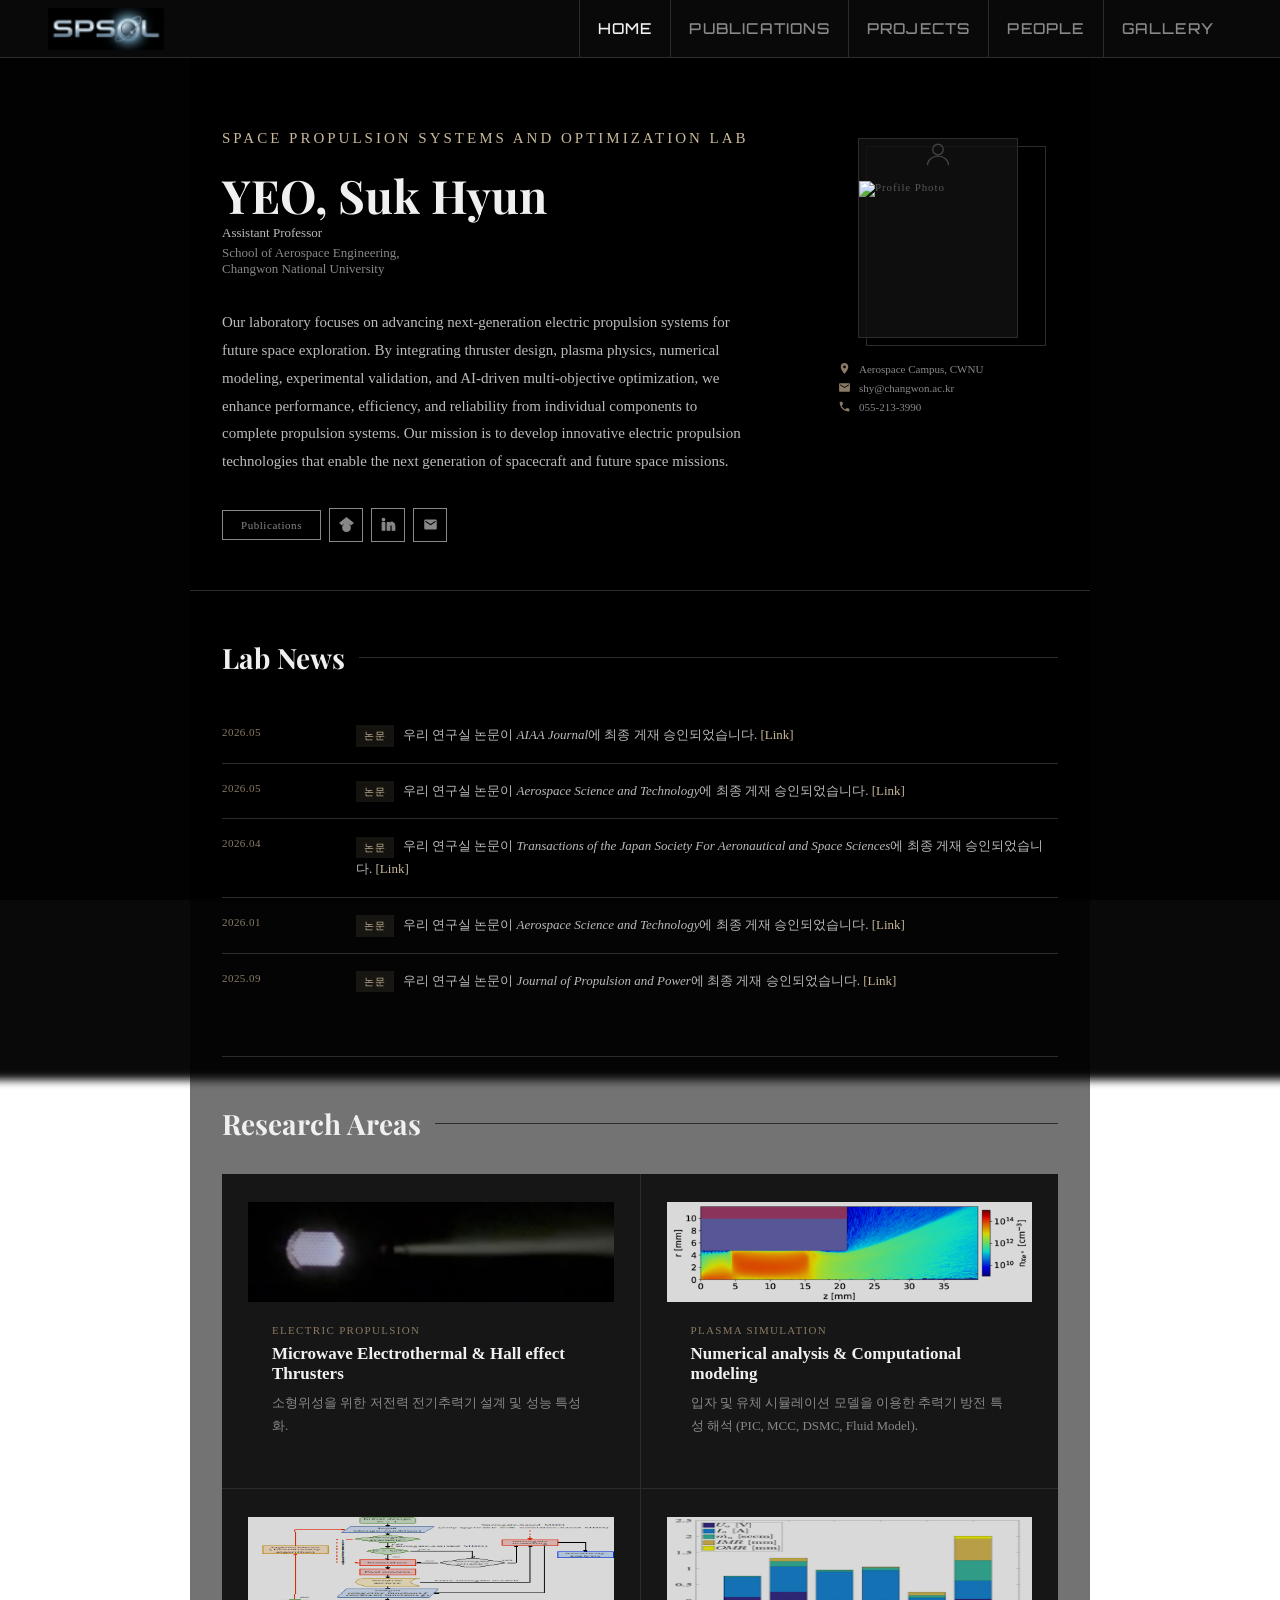
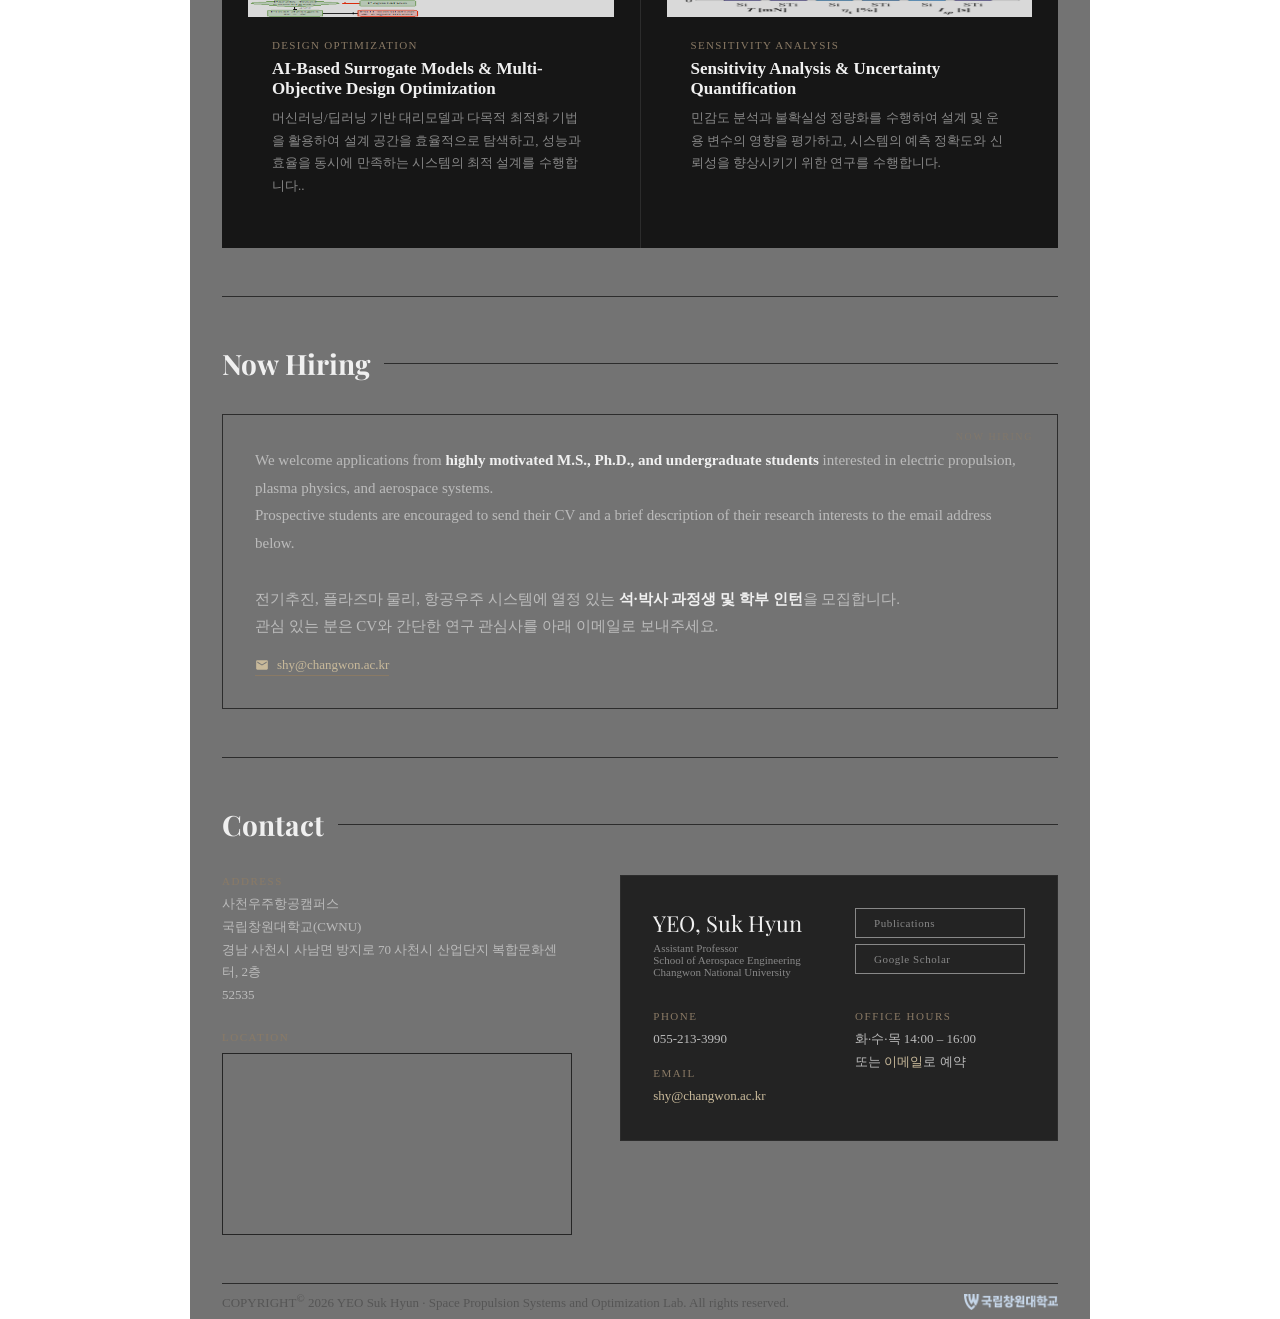
==== index.html @ 9eb35e3b "Update index.html" ====
<!DOCTYPE html>
<html lang="en">
<head>
  <meta charset="UTF-8">
  <meta name="viewport" content="width=device-width, initial-scale=1.0">
  <title>SPSOL · CWNU</title>
  <link rel="stylesheet" href="css/theme.css">
  <link rel="stylesheet" href="css/style.css">
</head>
<body>

<!-- =====================================================
     NAV
     ===================================================== -->

<nav class="nav">
  <a class="nav__brand" href="index.html"><img src="images/logos/SPSOL.png" alt="SPSOL" height="42"></a>
  <ul class="nav__links">
    <li><a href="index.html"          class="active">Home</a></li>
    <li><a href="publications.html"             >Publications</a></li>
    <li><a href="projects.html"                 >Projects</a></li>
    <!-- <li><a href="teaching.html"                 >Teaching</a></li> -->
    <li><a href="people.html"                   >People</a></li>
    <!-- <li><a href="/news/">News</a></li>
    <li><a href="/contact/">Contact</a></li> -->
    <!-- <li><a href="cv.html"                       >CV</a></li> -->
    <!-- <li><a href="docs/CV.pdf"          target="_blank">CV</a></li> -->
    <li><a href="gallery.html"                  >Gallery</a></li>
  </ul>
</nav>

<div class="page">

  <!-- =====================================================
       HERO
       ===================================================== -->
  <div class="hero">

    <!-- 왼쪽: 소개 텍스트 -->
    <div class="hero__left">
      <div class="hero__eyebrow">Space Propulsion Systems and Optimization Lab </div>
      <div class="hero__name">YEO, Suk Hyun</div>
      <div class="hero__position">Assistant Professor</div>
      <div class="hero__affil">School of Aerospace Engineering, <br>Changwon National University</div>
      <p class="hero__bio">
        Our laboratory focuses on advancing next-generation electric propulsion systems for future space exploration. By integrating thruster design, plasma physics, numerical modeling, experimental validation, and AI-driven multi-objective optimization, we enhance performance, efficiency, and reliability from individual components to complete propulsion systems. Our mission is to develop innovative electric propulsion technologies that enable the next generation of spacecraft and future space missions.
        <!-- 우리 연구실은 미래 우주탐사를 위한 차세대 우주전기추진 시스템을 연구합니다. 추진기 설계, 플라즈마 해석, 수치모델링, 실험 검증, AI 기반 다목적 최적화를 통합하여 모델 수준에서 시스템 수준까지 성능과 신뢰성을 극대화하고, 실제 우주 임무에 적용 가능한 고효율·고신뢰성 전기추진 기술을 개발하는 것을 목표로 합니다. -->
      </p>
      <div class="hero__links">
        <!-- <a href="#" class="hero-link-btn primary">Download CV</a> -->
        <a href="publications.html"           class="btn">Publications</a>
        <!-- Social icons -->
        <a href="https://scholar.google.com/citations?user=ywBqXnMAAAAJ&hl=en" target="_blank" rel="noopener noreferrer" class="icon-btn" title="Google Scholar">
          <svg viewBox="0 0 24 24"><path d="M12 24a7 7 0 1 1 0-14 7 7 0 0 1 0 14zm0-24L0 9.5l4.838 3.94A8 8 0 0 1 12 10a8 8 0 0 1 7.162 3.44L24 9.5z"/></svg>
        </a>
        <!-- <a href="#" class="icon-btn" title="ORCID">
          <svg viewBox="0 0 24 24"><path d="M12 0C5.372 0 0 5.372 0 12s5.372 12 12 12 12-5.372 12-12S18.628 0 12 0zM7.369 4.378c.525 0 .947.431.947.947s-.422.947-.947.947a.95.95 0 0 1-.947-.947c0-.525.422-.947.947-.947zm-.722 3.038h1.444v10.041H6.647V7.416zm3.562 0h3.9c3.712 0 5.344 2.653 5.344 5.025 0 2.578-2.016 5.016-5.325 5.016h-3.919V7.416zm1.444 1.303v7.444h2.297c2.359 0 3.934-1.547 3.934-3.722 0-2.734-1.884-3.722-3.934-3.722h-2.297z"/></svg>
        </a> -->
        <a href="https://www.linkedin.com/feed/" target="_blank" rel="noopener noreferrer" class="icon-btn" title="Linkedin">
          <!-- <svg viewBox="0 0 24 24"><path d="M19.586 0c-.818 0-1.508.19-2.073.565-.563.377-.97.936-1.213 1.68a12.55 12.55 0 0 0-.39 2.256 25.17 25.17 0 0 0-.054 2.026h.028c-.006.56-.013 1.117-.013 1.671 0 3.074.466 5.33 1.393 6.766.93 1.437 2.254 2.155 3.97 2.155 1.135 0 2.097-.285 2.889-.853.792-.567 1.34-1.376 1.648-2.424.306-1.047.46-2.432.46-4.155V0h-6.645zm3.793 14.264c0 1.176-.147 2.08-.44 2.707-.293.626-.748.94-1.365.94-.535 0-.959-.224-1.271-.672-.313-.447-.54-1.185-.682-2.215a28.35 28.35 0 0 1-.214-3.596c0-1.08.06-2.12.178-3.118.12-1 .352-1.82.698-2.46.346-.64.845-.96 1.497-.96.73 0 1.253.363 1.568 1.088.314.726.03 1.617.03 2.671v5.615zM4.586 0C2.054 0 0 2.054 0 4.586v14.828C0 21.946 2.054 24 4.586 24h14.828C21.946 24 24 21.946 24 19.414V4.586C24 2.054 21.946 0 19.414 0H4.586z"/></svg> -->
          <svg xmlns="http://www.w3.org/2000/svg" viewBox="0 0 24 24" fill="none" stroke="currentColor" stroke-width="2" stroke-linecap="round" stroke-linejoin="round">
            <path d="M16 8a6 6 0 0 1 6 6v7h-4v-7a2 2 0 0 0-2-2 2 2 0 0 0-2 2v7h-4V9h4v2"/>
            <rect x="2" y="9" width="4" height="12"/>
            <circle cx="4" cy="4" r="2"/>
          </svg>
        </a>
        <a href="mailto:shy@changwon.ac.kr" class="icon-btn" title="Email">
          <svg viewBox="0 0 24 24"><path d="M20 4H4c-1.1 0-2 .9-2 2v12c0 1.1.9 2 2 2h16c1.1 0 2-.9 2-2V6c0-1.1-.9-2-2-2zm0 4l-8 5-8-5V6l8 5 8-5v2z"/></svg>
        </a>
      </div>
    </div>

    <!-- 오른쪽: 사진 + 연락처 -->
    <div class="hero__right">
      <div class="profile-wrap">
        <!-- profile.jpg 업로드 후 아래 div를 img 태그로 교체 -->
        <!-- <img src="images/profile.jpg" alt="Prof. Kim" class="profile-photo"> -->
        <div class="profile-photo">
          <svg width="40" height="40" fill="none" stroke="#444" stroke-width="1" viewBox="0 0 24 24">
            <circle cx="12" cy="8" r="4"/><path d="M4 20c0-4 3.6-7 8-7s8 3 8 7"/>
          </svg>
          <!-- <span style="font-size:11px;color:#555">/images/profile/profile_downsized_35x45mm.jpg</span> -->
          <img src="/SPSOL/images/profile/profile_downsized_35x45mm.jpg" alt="Profile Photo">
        </div>
        <div class="profile-deco"></div>
      </div>

      <div class="hero-contacts">
        <div class="contact-chip">
          <svg viewBox="0 0 24 24"><path d="M12 2C8.13 2 5 5.13 5 9c0 5.25 7 13 7 13s7-7.75 7-13c0-3.87-3.13-7-7-7zm0 9.5c-1.38 0-2.5-1.12-2.5-2.5s1.12-2.5 2.5-2.5 2.5 1.12 2.5 2.5-1.12 2.5-2.5 2.5z"/></svg>
          Aerospace Campus, CWNU
        </div>
        <div class="contact-chip">
          <svg viewBox="0 0 24 24"><path d="M20 4H4c-1.1 0-2 .9-2 2v12c0 1.1.9 2 2 2h16c1.1 0 2-.9 2-2V6c0-1.1-.9-2-2-2zm0 4l-8 5-8-5V6l8 5 8-5v2z"/></svg>
          shy@changwon.ac.kr
        </div>
        <div class="contact-chip">
          <svg viewBox="0 0 24 24"><path d="M6.62 10.79c1.44 2.83 3.76 5.14 6.59 6.59l2.2-2.2c.27-.27.67-.36 1.02-.24 1.12.37 2.33.57 3.57.57.55 0 1 .45 1 1V20c0 .55-.45 1-1 1-9.39 0-17-7.61-17-17 0-.55.45-1 1-1h3.5c.55 0 1 .45 1 1 0 1.25.2 2.45.57 3.57.11.35.03.74-.25 1.02l-2.2 2.2z"/></svg>
          055-213-3990
        </div>
      </div>
    </div>

  </div><!-- /hero -->

  <!-- =====================================================
       NEWS
       ===================================================== -->
  <div class="section" id="news">
    <h2 class="section__title">Lab News</h2>
    <div class="news-list">
    
      <div class="news-item">
        <div class="news-item__date">2026.05</div>
        <div class="news-item__text">
          <span class="badge badge--accent">논문</span>
          우리 연구실 논문이 <em>AIAA Journal</em>에 최종 게재 승인되었습니다. 
          <a href="https://arc.aiaa.org/doi/10.2514/1.J066418" target="_blank" rel="noopener noreferrer">[Link]</a>
        </div>
      </div>
      <div class="news-item">
        <div class="news-item__date">2026.05</div>
        <div class="news-item__text">
          <span class="badge badge--accent">논문</span>
          우리 연구실 논문이 <em>Aerospace Science and Technology</em>에 최종 게재 승인되었습니다. 
          <a href="https://www.sciencedirect.com/science/article/pii/S127096382600948X" target="_blank" rel="noopener noreferrer">[Link]</a>
        </div>
      </div>
      <div class="news-item">
        <div class="news-item__date">2026.04</div>
        <div class="news-item__text">
          <span class="badge badge--accent">논문</span>
          우리 연구실 논문이 <em>Transactions of the Japan Society For Aeronautical and Space Sciences</em>에 최종 게재 승인되었습니다. 
          <a href="https://www.jstage.jst.go.jp/article/tjsass/69/4/69_T-25-15/_article/-char/en" target="_blank" rel="noopener noreferrer">[Link]</a>
        </div>
      </div>
      <div class="news-item">
        <div class="news-item__date">2026.01</div>
        <div class="news-item__text">
          <span class="badge badge--accent">논문</span>
          우리 연구실 논문이 <em>Aerospace Science and Technology</em>에 최종 게재 승인되었습니다. 
          <a href="https://www.sciencedirect.com/science/article/pii/S1270963826001616" target="_blank" rel="noopener noreferrer">[Link]</a>
        </div>
      </div>
      <div class="news-item">
        <div class="news-item__date">2025.09</div>
        <div class="news-item__text">
          <span class="badge badge--accent">논문</span>
          우리 연구실 논문이 <em>Journal of Propulsion and Power</em>에 최종 게재 승인되었습니다. 
          <a href="https://arc.aiaa.org/doi/10.2514/1.B39882" target="_blank" rel="noopener noreferrer">[Link]</a>
        </div>
      </div>

      <!-- <div class="news-item">
        <div class="news-item__date">2026.03</div>
        <div class="news-item__text">
          <span class="badge badge--accent">수주</span>
          국가연구재단(NRF) 과제 선정 —
          시스템 개발 (3년, 8억 5천만원)
        </div>
      </div>

      <div class="news-item">
        <div class="news-item__date">2026.01</div>
        <div class="news-item__text">
          <span class="badge">구성원</span>
          학생이 박사과정으로 합류했습니다. 환영합니다! 🎉
        </div>
      </div>

      <div class="news-item">
        <div class="news-item__date">2025.12</div>
        <div class="news-item__text">
          <span class="badge">발표</span>
          추계학술대회에서 3편의 논문을 발표하였습니다.
          <a href="#">[Photos]</a>
        </div>
      </div> -->

    </div>
  </div><!-- /news -->

  <!-- =====================================================
       RESEARCH
       ===================================================== -->
  <div class="section" id="research">
    <h2 class="section__title">Research Areas</h2>
    <div class="research-grid">

      <div class="research-card">
        <!-- 사진 추가 -->
        <img src="images/research/MET/MET_Plume.png"
             alt="Electric Propulsion"
             class="research-card__img">
        <!-- 텍스트는 body 안으로 -->
        <div class="research-card__body">
          <div class="research-card__tag">Electric Propulsion</div>
          <div class="research-card__title">Microwave Electrothermal &amp; Hall effect Thrusters</div>
          <div class="research-card__desc">소형위성을 위한 저전력 전기추력기 설계 및 성능 특성화.</div>
        </div>
      </div>
      <div class="research-card">
        <!-- 사진 추가 -->
        <img src="images/research/CFT/CFT_ion.png"
             alt="Plasma Simulation"
             class="research-card__img">
        <!-- 텍스트는 body 안으로 -->
        <div class="research-card__body">
          <div class="research-card__tag">Plasma Simulation</div>
          <div class="research-card__title">Numerical analysis &amp; Computational modeling</div>
          <div class="research-card__desc">입자 및 유체 시뮬레이션 모델을 이용한 추력기 방전 특성 해석 (PIC, MCC, DSMC, Fluid Model).</div>
        </div>
      </div>  
      <div class="research-card">
        <!-- 사진 추가 -->
        <img src="images/research/MDO/MDO.png"
             alt="Plasma Simulation"
             class="research-card__img">
        <!-- 텍스트는 body 안으로 -->
        <div class="research-card__body">
          <div class="research-card__tag">Design Optimization</div>
          <div class="research-card__title">AI-Based Surrogate Models &amp; Multi-Objective Design Optimization</div>
          <div class="research-card__desc"> 머신러닝/딥러닝 기반 대리모델과 다목적 최적화 기법을 활용하여 설계 공간을 효율적으로 탐색하고, 성능과 효율을 동시에 만족하는 시스템의 최적 설계를 수행합니다..</div>
        </div>
      </div> 
      <div class="research-card">
        <!-- 사진 추가 -->
        <img src="images/research/SA/SA.png"
             alt="Plasma Simulation"
             class="research-card__img">
        <!-- 텍스트는 body 안으로 -->
        <div class="research-card__body">
          <div class="research-card__tag">Sensitivity Analysis</div>
          <div class="research-card__title">Sensitivity Analysis &amp; Uncertainty Quantification</div>
          <div class="research-card__desc">민감도 분석과 불확실성 정량화를 수행하여 설계 및 운용 변수의 영향을 평가하고, 시스템의 예측 정확도와 신뢰성을 향상시키기 위한 연구를 수행합니다.</div>
        </div>
      </div>

    </div>
  </div><!-- /research -->


  <!-- =====================================================
       HIRING
       ===================================================== -->
  <div class="section" id="hiring">
    <h2 class="section__title">Now Hiring</h2>
    <div class="hiring-box">
      <p>
        We welcome applications from <strong>highly motivated M.S., Ph.D., and undergraduate students</strong> interested in electric propulsion, plasma physics, and aerospace systems.<br>
        Prospective students are encouraged to send their CV and a brief description of their research interests to the email address below.<br>
        <br>
        전기추진, 플라즈마 물리, 항공우주 시스템에 열정 있는 <strong>석·박사 과정생 및 학부 인턴</strong>을 모집합니다.<br>
        관심 있는 분은 CV와 간단한 연구 관심사를 아래 이메일로 보내주세요.
      </p>
      <a href="mailto:jwkim@ae.kaist.ac.kr" class="hiring-email">
        <svg width="15" height="15" fill="var(--accent)" viewBox="0 0 24 24"><path d="M20 4H4c-1.1 0-2 .9-2 2v12c0 1.1.9 2 2 2h16c1.1 0 2-.9 2-2V6c0-1.1-.9-2-2-2zm0 4l-8 5-8-5V6l8 5 8-5v2z"/></svg>
        shy@changwon.ac.kr
      </a>
    </div>
  </div><!-- /hiring -->


  <!-- =====================================================
       CONTACT
       ===================================================== -->
  <div class="section" id="contact">
    <h2 class="section__title">Contact</h2>
    <div class="contact-grid">
 
      <!-- 왼쪽: 연락처 정보 -->
      <div class="contact-left">
        <div class="cinfo-block">
          <div class="cinfo-label">Address</div>
          <div class="cinfo-value">사천우주항공캠퍼스<br>국립창원대학교(CWNU)<br>경남 사천시 사남면 방지로 70 사천시 산업단지 복합문화센터, 2층<br>52535</div>
        </div>
 
        <!-- Google Maps 임베드 -->
        <div class="cinfo-block">
          <div class="cinfo-label">Location</div>
          <div class="contact-map">
            <iframe
              src="https://www.google.com/maps?q=35.062916189038724,128.04932529474124&z=17&output=embed"
              
              width="100%"
              height="180"
              style="border:0;display:block;"
              allowfullscreen=""
              loading="lazy"
              referrerpolicy="no-referrer-when-downgrade">
            </iframe>
          </div>
        </div>
 
      </div>
 
      <!-- 오른쪽: 프로필 카드 -->
      <div class="contact-right">
 
        <div class="contact-right__top">
 
          <!-- 셀 1: 이름 + 직책 -->
          <div class="contact-right__cell">
            <div class="contact-right__name">YEO, Suk Hyun</div>
            <div class="contact-right__pos">Assistant Professor<br>School of Aerospace Engineering<br>Changwon National University</div>
          </div>
 
          <!-- 셀 2: 링크 버튼 -->
          <div class="contact-right__cell">
            <div class="social-col">
              <a href="publication.html" class="btn">Publications</a>
              <a href="https://scholar.google.com/citations?user=ywBqXnMAAAAJ&hl=en" target="_blank" class="btn">Google Scholar</a>
            </div>
          </div>
 
          <!-- 셀 3: Phone + Email -->
          <div class="contact-right__cell">
            <div class="cinfo-block">
              <div class="cinfo-label">Phone</div>
              <div class="cinfo-value">055-213-3990</div>
            </div>
            <div class="cinfo-block" style="margin-top: var(--space-sm);">
              <div class="cinfo-label">Email</div>
              <div class="cinfo-value"><a href="mailto:shy@changwon.ac.kr">shy@changwon.ac.kr</a></div>
            </div>
          </div>
 
          <!-- 셀 4: Office Hours -->
          <div class="contact-right__cell">
            <div class="cinfo-block">
              <div class="cinfo-label">Office Hours</div>
              <div class="cinfo-value">화·수·목 14:00 – 16:00<br>또는 <a href="mailto:shy@changwon.ac.kr">이메일</a>로 예약</div>
            </div>
          </div>
 
        </div> 
 
          <!-- 프로필 사진 -->
          <!-- <div class="contact-right__photo">
            <img src="images/profile/profile_downsized_35x45mm.jpg" alt="Prof. Yeo">
          </div> -->
  
          <!-- 채용 안내 -->
          <!-- <div class="contact-right__hiring">
            <div class="cinfo-label" style="margin-bottom: 6px;">Join Us</div>
            <p>전기추진·플라즈마·우주시스템에 관심 있는 석·박사 과정생을 모집합니다.</p>
            <a href="mailto:shy@changwon.ac.kr" class="hiring-email" style="margin-top:8px;">
              <svg viewBox="0 0 24 24"><path d="M20 4H4c-1.1 0-2 .9-2 2v12c0 1.1.9 2 2 2h16c1.1 0 2-.9 2-2V6c0-1.1-.9-2-2-2zm0 4l-8 5-8-5V6l8 5 8-5v2z"/></svg>
              shy@changwon.ac.kr
            </a>
          </div> -->   
 
      </div>
 
    </div>
  </div><!-- /contact -->


  <!-- =====================================================
       FOOTER
       ===================================================== -->
  <footer class="footer">
    <div class="footer__left">
      COPYRIGHT<sup>©</sup> 2026 YEO Suk Hyun · Space Propulsion Systems and Optimization Lab. All rights reserved.
    </div>
    <div class="footer__right">
      <img src="images/logos/CWNU.png" alt="CWNU" height="16">
    </div>
  </footer>

</div><!-- /page -->

<script src="js/main.js"></script>
</body>
</html>
---- css/theme.css ----
/* =====================================================
   theme.css
   컬러 팔레트 & 디자인 토큰 정의
   여기서 색상/폰트/간격을 바꾸면 전체 사이트에 반영됨
   ===================================================== */

/* 폰트 통합 로드 (Inter + Playfair Display + Orbitron) */
@import url('https://fonts.googleapis.com/css2?family=Inter:wght@300;400;500;600;700&family=Playfair+Display:wght@700&family=Orbitron:wght@700&display=swap');

/* ── 컬러 팔레트 ─────────────────────────────────────
   바꾸고 싶으면 이 값들만 수정하세요
   ─────────────────────────────────────────────────── */
:root {

  /* 배경 계열 */
  /* --color-bg-base:        #0a0a0a;   /* 메인 배경 (가장 어두움) */ 
  /* --color-bg-surface:     #111111;   /* 섹션 배경 */ */
  /* --color-bg-card:        #181818;   /* 카드 배경 */ */
  /* --color-bg-card-hover:  #252525;   /* 카드 호버 */ */
  /* --color-bg-elevated:    #1e1e1e;   /* 떠있는 요소 배경 */ */ */
  --color-bg-base:       transparent;             /* 사진 비치도록 */
  --color-bg-card:       rgba(18, 18, 18, 0.82);  /* 카드 반투명 */
  --color-bg-card-hover: rgba(30, 30, 30, 0.88);
  --color-bg-elevated:   rgba(24, 24, 24, 0.80);

  /* 테두리 계열 */
  --color-border:         #2c2c2c;   /* 기본 구분선 */
  --color-border-light:   #383838;   /* 밝은 구분선 */
  --color-border-lighter: #888888;   /* 더 밝은 구분선 */

  /* 텍스트 계열 */
  --color-text-primary:   #f0f0f0;   /* 제목, 강조 텍스트 */
  --color-text-secondary: #bbbbbb;   /* 본문 텍스트 */
  --color-text-muted:     #888888;   /* 보조 텍스트 */
  --color-text-dim:       #6e6e6e;   /* 중간 텍스트 */
  --color-text-faint:     #555555;   /* 가장 흐린 텍스트 */

  /* 포인트 컬러 (골드/웜 베이지 계열) */
  --color-accent:         #c8b99a;   /* 메인 포인트 컬러 */
  --color-accent-dim:     #8a7a65;   /* 흐린 포인트 컬러 */
  --color-accent-subtle:  rgba(200, 185, 154, 0.10); /* 배경용 포인트 */

  /* ── 원한다면 다른 테마로 교체 ─────────────────────
     블루 계열로 바꾸려면 아래 세 줄로 교체:
     --color-accent:       #7eb3d4;
     --color-accent-dim:   #4e7a99;
     --color-accent-subtle: rgba(126, 179, 212, 0.10);
  ─────────────────────────────────────────────────── */

  /* 타이포그래피 */
   --font-heading: 'Orbitron', 'Inter', sans-serif;   /* 새로 추가 */
   --font-serif:   'Playfair Display', Georgia, serif;         /* 제목용 */
   --font-sans:    'Inter', system-ui, sans-serif;               /* 본문용 */ 

  /* 폰트 크기 스케일 */
  --text-xs:   11px;
  --text-sm:   13px;
  --text-base: 15px;
  --text-md:   17px;
  --text-lg:   22px;
  --text-xl:   28px;
  --text-2xl:  36px;
  --text-3xl:  46px;

  /* 간격 (spacing) */
  --space-xs:   8px;
  --space-sm:   16px;
  --space-md:   24px;
  --space-lg:   32px;
  --space-xl:   48px;
  --space-2xl:  72px;
  --space-3xl:  100px;

  /* 레이아웃 */
  --max-width:      900px;    /* 페이지 최대 너비 */
  --page-padding-x: 32px;    /* 좌우 여백 */
  --nav-height:     58px;    /* 내비게이션 바 높이 */

  /* 전환 효과 */
  --transition-fast:   0.15s ease;
  --transition-base:   0.22s ease;
  --transition-slow:   0.35s ease;
}
---- css/style.css ----
/* =====================================================
   style.css
   컴포넌트 스타일 정의
   색상·폰트는 theme.css 변수를 참조함
   ===================================================== */
 
/* ── 리셋 & 베이스 ───────────────────────────────── */
*, *::before, *::after {
  box-sizing: border-box;
  margin: 0;
  padding: 0;
}
 
html {
  scroll-behavior: smooth;
}
 
/* body {
  background:             var(--color-bg-base);
  color:                  var(--color-text-primary);
  font-family:            var(--font-sans);
  font-size:              var(--text-base);
  line-height:            1.75;
  -webkit-font-smoothing: antialiased;
} */
 
/* ── 배경 블러 + 어두운 오버레이 ────────────────────
   body::before 로 배경 위에 효과를 덧씌움
   ─────────────────────────────────────────────────── */
body::before {
  content:    '';
  position:   fixed;           /* 스크롤해도 항상 화면 전체 덮음 */
  inset: 0 0 0 0;                      /* top/right/bottom/left 모두 0 */
  /* transform: translateY(-50px); */
  z-index:    -1;              /* 콘텐츠 뒤에 위치 */
 
  background-color:      #0a0a0a;              /* 사진 로딩 전 폴백 */
  background-image: url('/SPSOL/images/background/HET.jpg');
  background-size:       cover;
  background-position:   center center;
  background-attachment: fixed;
  background-repeat:     no-repeat;
 
  filter:     blur(3px) brightness(0.9);   /* 블러 강도 / 밝기 조절 */
  transform:  scale(1.4);                  /* 블러 시 가장자리 흰 테두리 방지 */
}
 
/* ── 어두운 오버레이 (블러 위에 추가) ───────────────
   투명도: 0.0(완전 투명) ~ 1.0(완전 검정)            */
body::after {
  content:    '';
  position:   fixed;
  inset:      0;
  z-index:    -1;
  background: rgba(0, 0, 0, 0.75);   /* ← 숫자 높일수록 더 어두움 */
}
 
/* 모바일 — scroll 로 변경 */
@media (max-width: 700px) {
  body {
    background-attachment: scroll;   /* ← 이게 핵심 수정 */
    background-position: center top;
  }
}
 
a {
  color: inherit;
  text-decoration: none;
}
 
img {
  display: block;
  max-width: 100%;
}
 
/* ── 스크롤바 ─────────────────────────────────────── */
::-webkit-scrollbar        { width: 4px; }
::-webkit-scrollbar-track  { background: var(--color-bg-base); }
::-webkit-scrollbar-thumb  { background: var(--color-border); }
 
/* ── 레이아웃 래퍼 ───────────────────────────────── */
/* .page {
  max-width: var(--max-width);
  margin:    0 auto;
  padding:   0 var(--page-padding-x);
} */
 
.page {
  max-width:        var(--max-width);
  margin:           0 auto;
  padding:          0 var(--page-padding-x);
 
  /* 콘텐츠 영역 전체에 반투명 오버레이 */
  background:       rgba(0, 0, 0, 0.55);   /* ← 숫자 높일수록 더 어두움 */
  backdrop-filter:  blur(2px);              /* ← 콘텐츠 뒤 살짝 블러 */
}
/* =====================================================
   NAV
   ===================================================== */
.nav {
  position:        sticky;
  top:             0;
  z-index:         99;
  display:         flex;
  justify-content: space-between;
  align-items:     center;
  padding:         0 var(--space-xl);
  height:          var(--nav-height);
  background:      rgba(10, 10, 10, 0.95);
  backdrop-filter: blur(10px);
  border-bottom:   1px solid var(--color-border);
}
 
.nav__brand {
  font-weight:    700;
  font-size:      var(--text-xl);
  /* font-size:      var(--text-base); */
  color:          var(--color-accent);
  letter-spacing: 0.02em;
}
 
.nav__links {
  display:    flex;
  gap:        0;
  list-style: none;
}
 
.nav__links a {
  display:        block;
  padding:        0 18px;
  font-family:    var(--font-heading);   /* Orbitron */ 
  height:         var(--nav-height);
  line-height:    var(--nav-height);
  font-size:      var(--text-base);
  font-weight:    500;
  letter-spacing: 0.08em;
  text-transform: uppercase;
  color:          var(--color-text-muted);
  border-left:    1px solid var(--color-border);
  transition:     color var(--transition-base);
}
 
.nav__links a:hover,
.nav__links a.active {
  color: var(--color-text-primary);
}
 
/* =====================================================
   HERO
   ===================================================== */
.hero {
  display:               grid;
  grid-template-columns: 1fr 220px;
  gap:                   var(--space-xl);
  align-items:           start;
  padding:               var(--space-2xl) var(--page-padding-x) var(--space-xl);
  border-bottom:         1px solid var(--color-border);
 
  /* 배경 이미지를 위한 설정 */
  position:   relative;
  /* page 래퍼 밖으로 꽉 차게 */
  margin-left:  calc(-1 * var(--page-padding-x));
  margin-right: calc(-1 * var(--page-padding-x));
  overflow:     hidden;
}
 
/* 배경 사진 — 블러 처리 */
.hero::before {
  content:    '';
  position:   absolute;                        /* absolute (원래크기), fixed (화면전체크기) */
  inset: 0;                      /* top/right/bottom/left 모두 0 */
  background: url('/SPSOL/images/research/MET.png') left center / cover no-repeat;
  filter:     blur(1px) brightness(1); /* 블러 강도: 숫자 높일수록 더 흐림 */
  transform:  scale(1.05);              /* 블러 시 가장자리 흰 테두리 방지 */
  z-index:    0;
}
 
/* 어두운 오버레이 */
.hero::after {
  content:    '';
  position:   absolute;
  inset:      0;
  background: rgba(0, 0, 0, 0.5);     /* 0.0(투명) ~ 1.0(완전검정) */
  z-index:    1;
}
 
/* 콘텐츠가 배경 위에 오도록 */
.hero__left,
.hero__right {
  position: relative;
  z-index:  2;
}
 
.hero__eyebrow {
  font-size:      var(--text-base);
  letter-spacing: 0.2em;
  text-transform: uppercase;
  color:          var(--color-accent);
  margin-bottom:  var(--space-md);
}
 
.hero__name {
  font-family:   var(--font-serif);
  font-size:     var(--text-3xl);
  font-weight:   700;
  color:         var(--color-text-primary);
  line-height:   1.05;
  margin-bottom: 6px;
}
 
.hero__position {
  font-size:     var(--text-sm);
  color:         var(--color-text-secondary);
  margin-bottom: 4px;
  font-weight:   400;
}
 
.hero__affil {
  font-size:     var(--text-sm);
  color:         var(--color-text-muted);
  margin-bottom: var(--space-lg);
}
 
.hero__bio {
  font-size:     var(--text-base);
  color:         var(--color-text-secondary);
  line-height:   1.85;
  max-width:     520px;
  margin-bottom: var(--space-lg);
}
 
/* 히어로 버튼 & 아이콘 행 */
.hero__links {
  display:     flex;
  flex-wrap:   wrap;
  gap:         var(--space-xs);
  align-items: center;
}
 
/* 히어로 오른쪽 (사진 + 연락처) */
.hero__right {
  display:        flex;
  flex-direction: column;
  align-items:    center;
  gap:            var(--space-md);
  padding-top:    8px;
}
 
/* 모바일 전용 사진 — PC에서는 숨김 */
.hero__mobile-photo {
  display: none;
}
 
/* 프로필 사진 */
.profile-wrap {
  position: relative;
  width:    180px;
}
 
.profile-photo {
  width:           160px;
  height:          200px;
  background:      var(--color-bg-card);
  border:          1px solid var(--color-border);
  display:         flex;
  flex-direction:  column;
  align-items:     center;
  justify-content: center;
  gap:             10px;
  color:           var(--color-text-faint);
  font-size:       var(--text-xs);
  letter-spacing:  0.08em;
  overflow:        hidden;
}
 
.profile-photo img {
  width:      100%;
  height:     100%;
  object-fit: cover;
}
 
/* 사진 뒤 장식 테두리 */
.profile-deco {
  position:   absolute;
  bottom:     -8px;
  right:      -8px;
  width:      100%;
  height:     100%;
  border:     1px solid var(--color-border);
  z-index:    -1;
}
 
/* 연락처 칩 (사진 아래) */
.hero-contacts {
  width:          100%;
  display:        flex;
  flex-direction: column;
  gap:            6px;
}
 
.contact-chip {
  display:     flex;
  align-items: center;
  gap:         8px;
  font-size:   var(--text-xs);
  color:       var(--color-text-muted);
}
 
.contact-chip svg {
  width:     13px;
  height:    13px;
  fill:      var(--color-accent-dim);
  flex-shrink: 0;
}
 
/* =====================================================
   BUTTONS & ICON LINKS
   ===================================================== */
 
/* 텍스트 버튼 (아웃라인) */
.btn {
  display:        inline-flex;
  align-items:    center;
  gap:            6px;
  padding:        8px 18px;
  border:         1px solid var(--color-border-lighter);
  color:          var(--color-text-muted);
  font-size:      var(--text-xs);
  font-weight:    500;
  letter-spacing: 0.05em;
  transition:     border-color var(--transition-base),
                  color        var(--transition-base);
  cursor:         pointer;
}
 
.btn:hover {
  border-color: var(--color-accent);
  color:        var(--color-accent);
}
 
/* 강조 버튼 (채워진) */
.btn--primary {
  background:   var(--color-accent);
  border-color: var(--color-accent);
  color:        #0a0a0a;
  font-weight:  600;
}
 
.btn--primary:hover {
  background:   var(--color-text-primary);
  border-color: var(--color-text-primary);
  color:        #0a0a0a;
}
 
/* 아이콘 전용 버튼 */
.icon-btn {
  display:         inline-flex;
  align-items:     center;
  justify-content: center;
  width:           34px;
  height:          34px;
  border:          1px solid var(--color-border-lighter);
  color:           var(--color-text-muted);
  transition:      color         var(--transition-base),
                   border-color  var(--transition-base);
}
 
.icon-btn svg {
  width:  15px;
  height: 15px;
  fill:   currentColor;
}
 
.icon-btn:hover {
  color:        var(--color-accent);
  border-color: var(--color-accent);
}
 
/* =====================================================
   SECTION 공통
   ===================================================== */
.section {
  padding:       var(--space-xl) 0;
  border-bottom: 1px solid var(--color-border);
}
 
/* 섹션 제목 (오른쪽 구분선 포함) */
.section__title {
  font-family:   var(--font-serif);
  font-size:     var(--text-xl);
  font-weight:   700;
  color:         var(--color-text-primary);
  margin-bottom: var(--space-lg);
  display:       flex;
  align-items:   center;
  gap:           14px;
}
 
.section__title::after {
  content:    '';
  flex:       1;
  height:     1px;
  background: var(--color-border);
}
 
/* =====================================================
   NEWS
   ===================================================== */
 
/* 배경 사진 — 블러 처리 */
.news-list {
  display:        flex;
  flex-direction: column;
  gap:            0;
}
 
.news-item {
  display:               grid;
  grid-template-columns: 110px 1fr;
  gap:                   var(--space-md);
  padding:               var(--space-sm) 0;
  border-bottom:         1px solid var(--color-border);
}
 
.news-item:last-child {
  border-bottom: none;
}
 
.news-item__date {
  font-size:      var(--text-xs);
  color:          var(--color-accent-dim);
  font-weight:    500;
  letter-spacing: 0.04em;
  padding-top:    2px;
  flex-shrink:    0;
}
 
.news-item__text {
  font-size:   var(--text-sm);
  color:       var(--color-text-secondary);
  line-height: 1.75;
}
 
.news-item__text a {
  color: var(--color-accent);
}
 
.news-item__text a:hover {
  text-decoration: underline;
}
 
/* 뉴스 배지 */
.badge {
  display:        inline-block;
  font-size:      10px;
  letter-spacing: 0.08em;
  text-transform: uppercase;
  padding:        2px 8px;
  background:     var(--color-bg-card);
  color:          var(--color-text-muted);
  margin-right:   6px;
  vertical-align: middle;
}
 
.badge--accent {
  background: var(--color-accent-subtle);
  color:      var(--color-accent);
}
 
/* =====================================================
   RESEARCH GRID
   ===================================================== */
.research-grid {
  display:               grid;
  grid-template-columns: 1fr 1fr;
  gap:                   1px;
  background:            var(--color-border);
}
 
.research-card {
  background:  var(--color-bg-card);
  padding:     28px 26px;
  transition:  background var(--transition-base);
}
 
.research-card:hover {
  background: var(--color-bg-card-hover);
}
 
/* ── 카드 사진 영역 ──────────────────────────────── */
.research-card__img {
  width:       100%;
  height:      100px;          /* ← 사진 높이 조절 */
  object-fit:  fill;          
  object-position: center;
  display:     block;
  filter:      brightness(0.85);             /* 살짝 어둡게 */
  transition:  filter var(--transition-base);
}
 
.research-card:hover .research-card__img {
  filter: brightness(1.0);     /* 호버 시 원래 밝기로 */
}
 
/* ── 카드 텍스트 영역 ────────────────────────────── */
.research-card__body {
  padding: 22px 24px;
}
 
.research-card__tag {
  font-size:      var(--text-xs);
  letter-spacing: 0.12em;
  text-transform: uppercase;
  color:          var(--color-accent-dim);
  margin-bottom:  var(--space-xs);
}
 
.research-card__title {
  font-size:     var(--text-md);
  font-weight:   600;
  color:         var(--color-text-primary);
  margin-bottom: var(--space-xs);
}
 
.research-card__desc {
  font-size:   var(--text-sm);
  color:       var(--color-text-muted);
  line-height: 1.75;
}
 
/* =====================================================
   HIRING
   ===================================================== */
.hiring-box {
  border:   1px solid var(--color-border);
  padding:  var(--space-lg);
  position: relative;
}
 
.hiring-box::before {
  content:        'NOW HIRING';
  position:       absolute;
  top:            var(--space-sm);
  right:          var(--space-md);
  font-size:      10px;
  letter-spacing: 0.16em;
  color:          var(--color-accent-dim);
  opacity:        0.6;
}
 
.hiring-box p {
  font-size:     var(--text-base);
  color:         var(--color-text-secondary);
  line-height:   1.85;
  margin-bottom: var(--space-sm);
}
 
.hiring-box strong {
  color: var(--color-text-primary);
}
 
.hiring-email {
  display:        inline-flex;
  align-items:    center;
  gap:            8px;
  font-size:      var(--text-sm);
  color:          var(--color-accent);
  border-bottom:  1px solid var(--color-accent-dim);
  padding-bottom: 2px;
  transition:     color var(--transition-base);
}
 
.hiring-email svg {
  width: 14px;
  height: 14px;
  fill: var(--color-accent);
}
 
.hiring-email:hover {
  color: var(--color-text-primary);
}
 
/* =====================================================
   CONTACT
   ===================================================== */
.contact-grid {
  display:               grid;
  grid-template-columns: 1fr 1.25fr;
  gap:                   48px;
  align-items:           start;
}
 
.contact-left {
  display:        flex;
  flex-direction: column;
  gap:            var(--space-md);
}
 
.cinfo-label {
  font-size:      var(--text-xs);
  letter-spacing: 0.14em;
  text-transform: uppercase;
  color:          var(--color-accent-dim);
  margin-bottom:  6px;
}
 
.cinfo-value {
  font-size:   var(--text-sm);
  color:       var(--color-text-secondary);
  line-height: 1.75;
}
 
.contact-right {
  background:     var(--color-bg-card);
  border:         1px solid var(--color-border);
  padding:        var(--space-lg);
  display:        flex;
  flex-direction: column;
  gap:            var(--space-sm);
}
 
.contact-right__name {
  font-family:   var(--font-serif);
  font-size:     var(--text-lg);
  color:         var(--color-text-primary);
  margin-bottom: 4px;
}
 
.contact-right__pos {
  font-size: var(--text-xs);
  color:     var(--color-text-muted);
}
 
/* 이름+직책 | 링크버튼 가로 배치 */
.contact-right__top {
  display:               grid;
  grid-template-columns: 1fr 1fr;      /* 2열 고정 */
  grid-template-rows:    auto auto;    /* 2행 — 자동 높이 */
  gap:                   var(--space-lg);
  align-items:           start;
}
 
/* 셀 위치 명시적 지정 */
.contact-right__cell:nth-child(1) { grid-column: 1; grid-row: 1; } /* 이름    */
.contact-right__cell:nth-child(2) { grid-column: 2; grid-row: 1; } /* 버튼    */
.contact-right__cell:nth-child(3) { grid-column: 1; grid-row: 2; } /* Phone   */
.contact-right__cell:nth-child(4) { grid-column: 2; grid-row: 2; } /* Office  */
 
/* 각 셀 */
.contact-right__cell {
  display:        flex;
  flex-direction: column;
  gap:            0;
}
 
/* 링크 버튼 세로 배치 */
.social-col {
  display:        flex;
  flex-direction: column;
  gap:            6px;
  flex-shrink:    0;
}
 
.social-row {
  display:   flex;
  gap:       8px;
  flex-wrap: wrap;
}
 
.cinfo-block {
  display:        flex;
  flex-direction: column;
}
 
.cinfo-value a {
  color:      var(--color-accent);
  transition: color var(--transition-fast);
}
 
.cinfo-value a:hover {
  color: var(--color-text-primary);
}
 
/* 지도 */
.contact-map {
  border:   1px solid var(--color-border);
  overflow: hidden;
  margin-top: 4px;
  filter:   grayscale(30%) brightness(0.85);  /* 어두운 테마에 맞게 */
  transition: filter var(--transition-base);
}
 
.contact-map:hover {
  filter: grayscale(0%) brightness(1);
}
 
/* 오른쪽 카드 프로필 사진 */
.contact-right__photo {
  width:  100%;
  height: 180px;
  overflow: hidden;
  border: 1px solid var(--color-border);
}
 
.contact-right__photo img {
  width:      100%;
  height:     100%;
  object-fit: cover;
  object-position: center top;
  display:    block;
  transition: transform var(--transition-slow);
}
 
.contact-right__photo:hover img {
  transform: scale(1.03);
}
 
/* 채용 안내 박스 */
.contact-right__hiring {
  border-top:  1px solid var(--color-border);
  padding-top: var(--space-sm);
}
 
.contact-right__hiring p {
  font-size:   var(--text-xs);
  color:       var(--color-text-muted);
  line-height: 1.7;
  margin-bottom: 8px;
}
 
/* =====================================================
   FOOTER
   ===================================================== */
.footer {
  display:         flex;
  justify-content: space-between;
  align-items:     center;
  padding:         var(--space-xs) 0;
}
 
.footer__left {
  font-size: var(--text-sm);
  color:     var(--color-text-faint);
}
 
.footer__right {
  font-size: var(--text-xs);
  color:     var(--color-text-faint);
}
 
.footer__right img {
  display:    block;
  height:     16px;
  width:      auto;
  object-fit: contain;
  opacity:    0.9;
}
 
/* =====================================================
   RESPONSIVE
   ===================================================== */
@media (max-width: 700px) {
  .nav {
    padding: 0 var(--space-md);
  }
 
  .nav__links a {
    padding:   0 12px;
    font-size: 10px;
  }
 
  .page {
    padding: 0 var(--space-sm);
  }
 
  .hero {
    grid-template-columns: 1fr;
    gap:                   var(--space-md);
    padding:               var(--space-xl) var(--page-padding-x) var(--space-lg);
  }
 
  /* 모바일에서 hero 배경사진 크기 고정 */
  .hero::before {
    background-size:       cover;
    background-position:   right center;
    background-attachment: scroll;   /* 모바일에서 fixed 제거 */
    transform:             scale(1); /* scale 제거 — 모바일에서 불필요 */
  }
 
  /* PC의 오른쪽 사진 영역 숨김 */
  .hero__right {
    display: none;
  }
 
  /* 모바일 전용 사진 표시 */
  .hero__mobile-photo {
    display:      block;
    float:        right;          /* 이름 옆 오른쪽에 배치 */
    margin-left:  var(--space-sm);
    margin-bottom: var(--space-sm);
    clear:        right;
  }
 
  .hero__mobile-photo img {
    width:      88px;
    height:     112px;
    object-fit: cover;
    border:     1px solid var(--color-border);
    display:    block;
  }
 
  .hero__name {
    font-size: 32px;
  }
 
  .research-grid {
    grid-template-columns: 1fr;
  }
 
  .contact-grid {
    grid-template-columns: 1fr;
  }
 
  .footer {
    flex-direction: column;
    gap:            var(--space-xs);
    text-align:     center;
  }
}
 
/* =====================================================
   PAGE HEADER  (publications, people, projects, teaching 공통)
   ===================================================== */
.page-header {
  padding:       var(--space-2xl) 0 var(--space-xl);
  border-bottom: 1px solid var(--color-border);
}
 
.page-header__eyebrow {
  font-size:      var(--text-xs);
  letter-spacing: 0.2em;
  text-transform: uppercase;
  color:          var(--color-accent-dim);
  margin-bottom:  var(--space-sm);
}
 
.page-header__title {
  font-family:    var(--font-heading);   /* Orbitron */
  font-size:      var(--text-2xl);       /* Orbitron은 넓어서 한 단계 줄임 */
  font-weight:    700;
  letter-spacing: 0.04em;
  color:          var(--color-text-primary);
  margin-bottom:  var(--space-sm);
  line-height:    1.15;
}
 
.page-header__desc {
  font-size:   var(--text-sm);
  color:       var(--color-text-muted);
  line-height: 1.8;
  max-width:   600px;
}
 
.page-header__desc a {
  color: var(--color-accent);
}
 
/* =====================================================
   PEOPLE — PI 섹션 (사진 왼쪽, 설명 오른쪽)
   ===================================================== */
.people-pi {
  display:               grid;
  grid-template-columns: 133px 1fr;   /* 사진 고정 너비 | 설명 나머지 */
  gap:                   var(--space-xl);
  align-items:           start;
}
 
.pi-photo {
  flex-shrink: 0;
}
 
.pi-photo img {
  display:    block;
  border:     1px solid var(--color-border);
}
 
.pi-name {
  font-family:   var(--font-serif);
  font-size:     var(--text-xl);
  font-weight:   700;
  color:         var(--color-text-primary);
  margin-bottom: 6px;
  line-height:   1.2;
}
 
.pi-name-ko {
  font-family: var(--font-sans);
  font-size:   var(--text-lg);
  font-weight: 400;
  color:       var(--color-text-muted);
  margin-left: 8px;
}
 
.pi-title {
  font-size:      var(--text-sm);
  font-weight:    600;
  color:          var(--color-accent-dim);
  letter-spacing: 0.04em;
  margin-bottom:  4px;
}
 
.pi-affil {
  font-size:     var(--text-sm);
  color:         var(--color-text-faint);
  margin-bottom: var(--space-md);
}
 
.pi-bio {
  font-size:     var(--text-sm);
  color:         var(--color-text-secondary);
  line-height:   1.85;
  margin-bottom: var(--space-md);
}
 
.pi-links {
  display:     flex;
  gap:         8px;
  flex-wrap:   wrap;
}
 
/* 반응형 — 모바일에서 세로 배치 */
@media (max-width: 600px) {
  .people-pi {
    grid-template-columns: 1fr;
  }
 
  .pi-photo img {
    width:  110px !important;
    height: 140px !important;
  }
}
 
/* =====================================================
   Publication 공통
   ===================================================== */
.pub-item {
  border:   1px solid var(--color-border);
  padding:  var(--space-lg);
  position: relative;
}
 
.pub-item__body {
  font-size:     var(--text-base);
  color:         var(--color-text-secondary);
  line-height:   1.85;
  margin-bottom: var(--space-sm);
}
 
.pub-item strong {
  color: var(--color-text-primary);
}
 
.pub-filter {
  display:        inline-block;
  font-size:      10px;
  letter-spacing: 0.08em;
  text-transform: uppercase;
  padding:        2px 8px;
  background:     var(--color-bg-card);
  color:          var(--color-text-muted);
  margin-right:   6px;
  vertical-align: middle;
}
 
.pub-filter__btn {
  background: var(--color-accent-subtle);
  color:      var(--color-accent);
}
 
/* =====================================================
   Project 공통
   ===================================================== */
.project-list {
  border:   1px solid var(--color-border);
  padding:  var(--space-lg);
  position: relative;
}
 
.project-card__body {
  font-size:     var(--text-base);
  color:         var(--color-text-secondary);
  line-height:   1.85;
  margin-bottom: var(--space-sm);
}
 
.project-card__body strong {
  color: var(--color-text-primary);
}
 
/* =====================================================
   CV PAGE
   ===================================================== */
 
/* 헤더 행 — 제목 + PDF 버튼 가로 배치 */
.cv-header-row {
  display:         flex;
  justify-content: space-between;
  align-items:     center;
  gap:             var(--space-md);
}
 
/* ── Basics 테이블 ─────────────────────────────────── */
.cv-table-wrap {
  border: 1px solid var(--color-border);
}
 
.cv-table {
  width:           100%;
  border-collapse: collapse;
}
 
.cv-table tr {
  border-bottom: 1px solid var(--color-border);
}
 
.cv-table tr:last-child {
  border-bottom: none;
}
 
.cv-table__label {
  width:          130px;
  padding:        12px 20px;
  font-size:      var(--text-xs);
  font-weight:    600;
  letter-spacing: 0.1em;
  text-transform: uppercase;
  color:          var(--color-accent-dim);
  background:     var(--color-bg-card);
  vertical-align: top;
  white-space:    nowrap;
}
 
.cv-table__value {
  padding:     12px 20px;
  font-size:   var(--text-sm);
  color:       var(--color-text-secondary);
  line-height: 1.75;
}
 
.cv-table__value a {
  color:      var(--color-accent);
  transition: color var(--transition-fast);
}
 
.cv-table__value a:hover {
  color: var(--color-text-primary);
}
 
/* ── CV 항목 리스트 ────────────────────────────────── */
.cv-list {
  display:        flex;
  flex-direction: column;
  gap:            1px;
  background:     var(--color-border);
}
 
.cv-item {
  display:               grid;
  grid-template-columns: 160px 1fr;
  gap:                   var(--space-lg);
  padding:               var(--space-md) var(--space-lg);
  background:            var(--color-bg-card);
  transition:            background var(--transition-base);
}
 
.cv-item:hover {
  background: var(--color-bg-card-hover);
}
 
.cv-item__period {
  font-size:      var(--text-xs);
  color:          var(--color-accent-dim);
  font-weight:    500;
  letter-spacing: 0.04em;
  padding-top:    2px;
  white-space:    nowrap;
}
 
.cv-item__title {
  font-size:     var(--text-base);
  font-weight:   600;
  color:         var(--color-text-primary);
  margin-bottom: 4px;
  line-height:   1.4;
}
 
.cv-item__title a {
  color:      var(--color-text-primary);
  transition: color var(--transition-fast);
}
 
.cv-item__title a:hover {
  color: var(--color-accent);
}
 
.cv-item__org {
  font-size:     var(--text-sm);
  color:         var(--color-text-secondary);
  margin-bottom: 2px;
}
 
.cv-item__dept {
  font-size:     var(--text-sm);
  color:         var(--color-text-muted);
  margin-bottom: 2px;
}
 
.cv-item__location {
  font-size: var(--text-xs);
  color:     var(--color-text-faint);
}
 
.cv-item__note {
  font-size:   var(--text-xs);
  color:       var(--color-text-muted);
  margin-top:  6px;
  font-style:  italic;
  line-height: 1.6;
}
 
/* ── Research Interests ────────────────────────────── */
.cv-interests {
  display:               grid;
  grid-template-columns: 1fr 1fr;
  gap:                   1px;
  background:            var(--color-border);
}
 
.cv-interest-group {
  background: var(--color-bg-card);
  padding:    var(--space-md);
}
 
.cv-interest-group__title {
  font-size:      var(--text-xs);
  font-weight:    600;
  letter-spacing: 0.1em;
  text-transform: uppercase;
  color:          var(--color-accent-dim);
  margin-bottom:  var(--space-sm);
}
 
.cv-interest-group__tags {
  display:   flex;
  flex-wrap: wrap;
  gap:       6px;
}
 
.cv-tag {
  display:        inline-block;
  font-size:      var(--text-xs);
  color:          var(--color-text-secondary);
  border:         1px solid var(--color-border-light);
  padding:        4px 10px;
  letter-spacing: 0.03em;
  transition:     border-color var(--transition-fast),
                  color        var(--transition-fast);
}
 
.cv-tag:hover {
  border-color: var(--color-accent-dim);
  color:        var(--color-text-primary);
}
 
/* ── 반응형 ────────────────────────────────────────── */
@media (max-width: 700px) {
  .cv-header-row {
    flex-direction: column;
    align-items:    flex-start;
  }
 
  .cv-item {
    grid-template-columns: 1fr;
    gap:                   6px;
  }
 
  .cv-item__period {
    color: var(--color-accent);
  }
 
  .cv-table__label {
    width: 90px;
  }
 
  .cv-interests {
    grid-template-columns: 1fr;
  }
}
 
/* =====================================================
   GALLERY PAGE
   ===================================================== */
 
/* ── 필터 탭 ─────────────────────────────────────────── */
.gallery-filter {
  display:    flex;
  gap:        1px;
  background: var(--color-border);
  margin:     var(--space-lg) 0;
}
 
.gallery-filter__btn {
  flex:           1;
  padding:        10px;
  background:     var(--color-bg-card);
  border:         none;
  color:          var(--color-text-muted);
  font-size:      var(--text-xs);
  font-weight:    500;
  letter-spacing: 0.08em;
  text-transform: uppercase;
  cursor:         pointer;
  font-family:    var(--font-sans);
  transition:     background var(--transition-base),
                  color      var(--transition-base);
}
 
.gallery-filter__btn:hover {
  background: var(--color-bg-card-hover);
  color:      var(--color-text-primary);
}
 
.gallery-filter__btn.active {
  background: var(--color-accent-subtle);
  color:      var(--color-accent);
}
 
/* ── 갤러리 그리드 ───────────────────────────────────── */
.gallery-grid {
  display:               grid;
  grid-template-columns: repeat(3, 1fr);  /* 한 줄에 3장 */
  gap:                   4px;
  margin-bottom:         var(--space-xl);
}
 
/* ── 갤러리 아이템 ───────────────────────────────────── */
.gallery-item {
  position:    relative;
  overflow:    hidden;
  cursor:      pointer;
  aspect-ratio: 4 / 3;  /* 가로:세로 비율 고정 */
  background:  var(--color-bg-card);
}
 
.gallery-item img {
  width:      100%;
  height:     100%;
  object-fit: cover;
  display:    block;
  transition: transform var(--transition-slow);
}
 
.gallery-item:hover img {
  transform: scale(1.05);   /* 호버 시 살짝 확대 */
}
 
/* 호버 오버레이 */
.gallery-item__overlay {
  position:   absolute;
  bottom:     0;
  left:       0;
  right:      0;
  padding:    16px;
  background: linear-gradient(transparent, rgba(0,0,0,0.85));
  transform:  translateY(100%);        /* 기본: 숨김 */
  transition: transform var(--transition-base);
}
 
.gallery-item:hover .gallery-item__overlay {
  transform: translateY(0);            /* 호버 시 올라옴 */
}
 
.gallery-item__title {
  font-size:   var(--text-sm);
  font-weight: 600;
  color:       var(--color-text-primary);
  margin-bottom: 4px;
}
 
.gallery-item__location {
  display:     flex;
  align-items: center;
  gap:         4px;
  font-size:   var(--text-xs);
  color:       var(--color-text-muted);
}
 
.gallery-item__location svg {
  width:  11px;
  height: 11px;
  fill:   var(--color-accent-dim);
  flex-shrink: 0;
}
 
/* 사진 없을 때 placeholder */
.gallery-item img[src=""],
.gallery-item img:not([src]) {
  display: none;
}
 
.gallery-item:has(img[src=""]),
.gallery-item:not(:has(img[src])) {
  background: var(--color-bg-elevated);
}
 
/* ── 라이트박스 ─────────────────────────────────────── */
.lightbox {
  display:         none;
  position:        fixed;
  inset:           0;
  z-index:         999;
  background:      rgba(0, 0, 0, 0.92);
  backdrop-filter: blur(8px);
  align-items:     center;
  justify-content: center;
}
 
.lightbox.active {
  display: flex;
}
 
.lightbox__inner {
  display:        flex;
  flex-direction: column;
  align-items:    center;
  max-width:      880px;
  width:          90%;
  gap:            var(--space-md);
}
 
.lightbox__img {
  max-width:  100%;
  max-height: 65vh;
  object-fit: contain;
  display:    block;
  border:     1px solid var(--color-border);
}
 
.lightbox__info {
  width:      100%;
  text-align: center;
}
 
.lightbox__title {
  font-size:     var(--text-md);
  font-weight:   600;
  color:         var(--color-text-primary);
  margin-bottom: 6px;
}
 
.lightbox__desc {
  font-size:     var(--text-sm);
  color:         var(--color-text-secondary);
  line-height:   1.7;
  margin-bottom: 8px;
}
 
.lightbox__location {
  display:         flex;
  align-items:     center;
  justify-content: center;
  gap:             5px;
  font-size:       var(--text-xs);
  color:           var(--color-text-muted);
}
 
.lightbox__location svg {
  width:  12px;
  height: 12px;
  fill:   var(--color-accent-dim);
}
 
/* 닫기 버튼 */
.lightbox__close {
  position:    fixed;
  top:         20px;
  right:       24px;
  background:  none;
  border:      1px solid var(--color-border-light);
  color:       var(--color-text-muted);
  font-size:   18px;
  width:       40px;
  height:      40px;
  cursor:      pointer;
  font-family: var(--font-sans);
  transition:  color        var(--transition-fast),
               border-color var(--transition-fast);
  display:     flex;
  align-items: center;
  justify-content: center;
}
 
.lightbox__close:hover {
  color:        var(--color-text-primary);
  border-color: var(--color-text-primary);
}
 
/* 이전/다음 버튼 */
.lightbox__prev,
.lightbox__next {
  position:    fixed;
  top:         50%;
  transform:   translateY(-50%);
  background:  none;
  border:      1px solid var(--color-border-light);
  color:       var(--color-text-muted);
  font-size:   28px;
  width:       48px;
  height:      48px;
  cursor:      pointer;
  font-family: var(--font-sans);
  line-height: 1;
  transition:  color        var(--transition-fast),
               border-color var(--transition-fast);
  display:     flex;
  align-items: center;
  justify-content: center;
}
 
.lightbox__prev { left:  16px; }
.lightbox__next { right: 16px; }
 
.lightbox__prev:hover,
.lightbox__next:hover {
  color:        var(--color-accent);
  border-color: var(--color-accent);
}
 
/* ── 반응형 ─────────────────────────────────────────── */
@media (max-width: 700px) {
  .gallery-grid {
    grid-template-columns: repeat(2, 1fr);
  }
 
  .gallery-filter {
    flex-wrap: wrap;
  }
 
  .gallery-filter__btn {
    flex: none;
    width: calc(50% - 1px);
  }
 
  .lightbox__prev { left:  4px; }
  .lightbox__next { right: 4px; }
}
 
@media (max-width: 480px) {
  .gallery-grid {
    grid-template-columns: 1fr;
  }
}
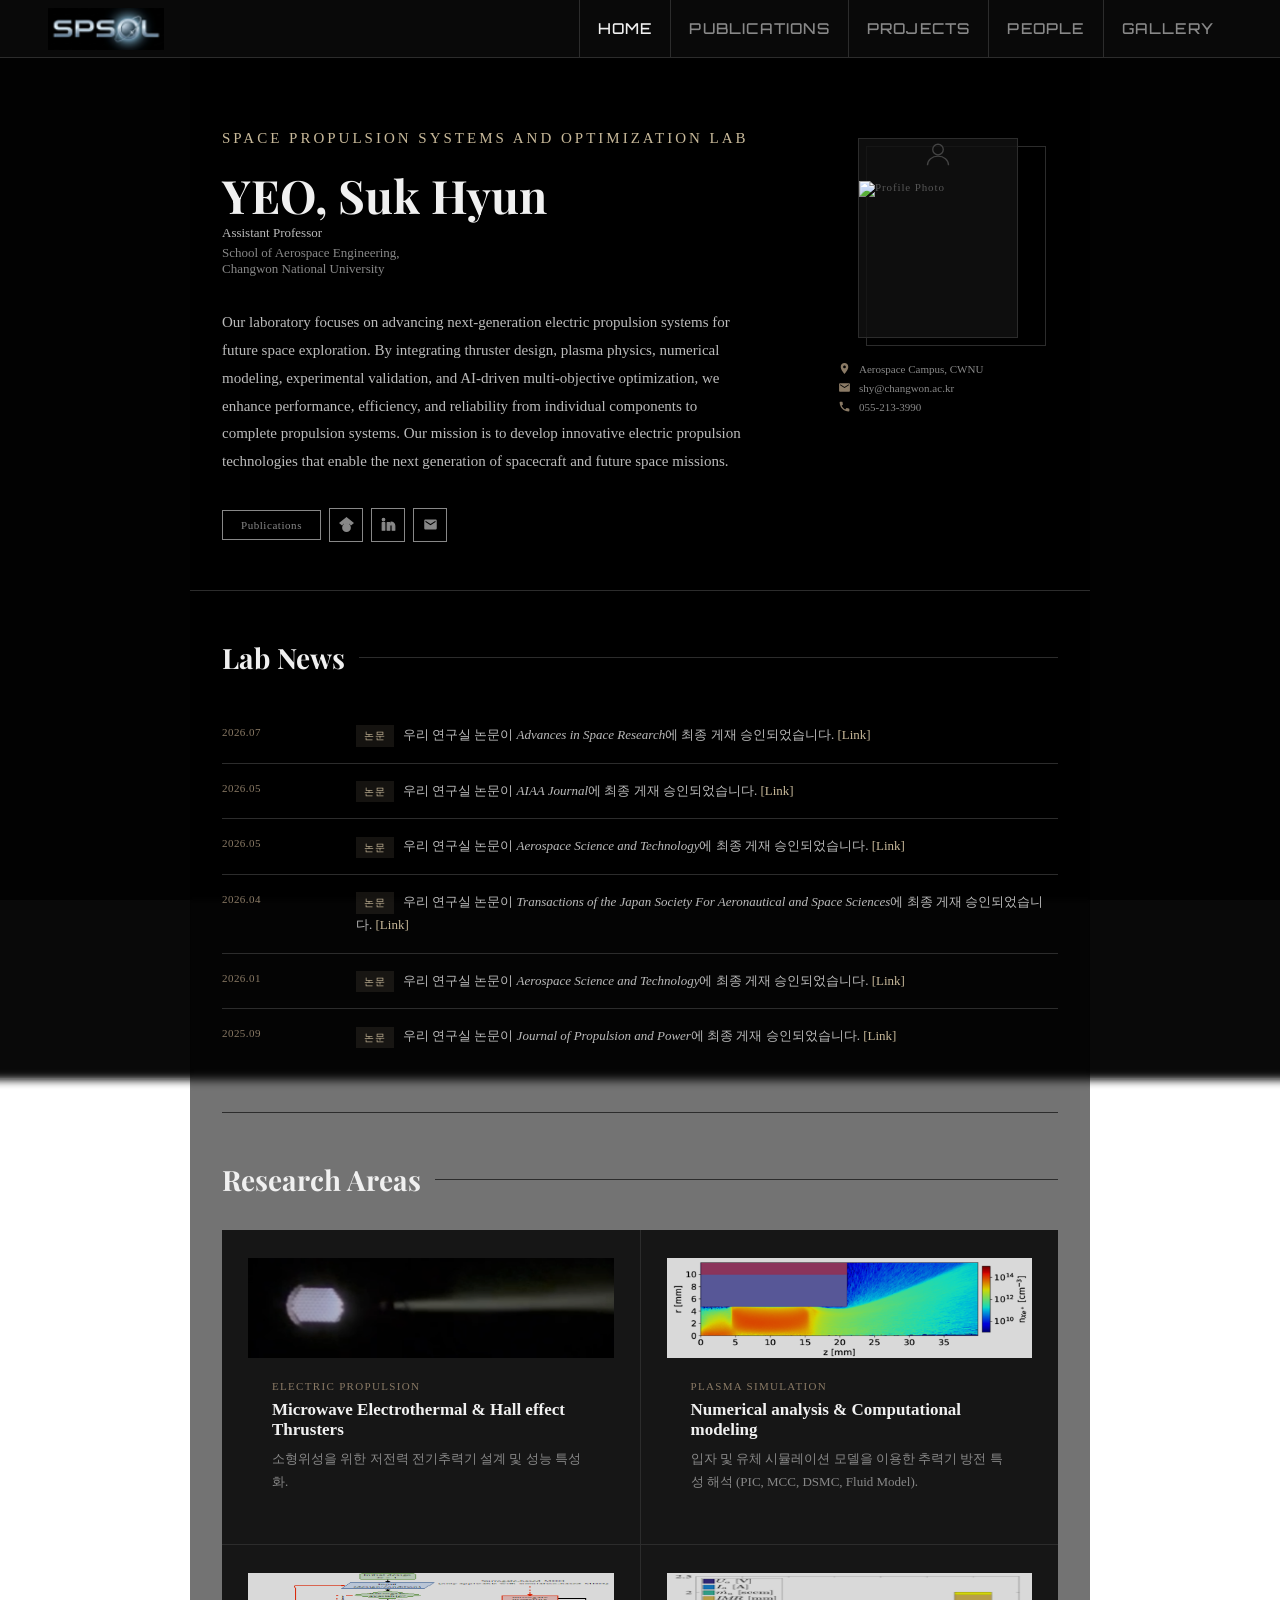
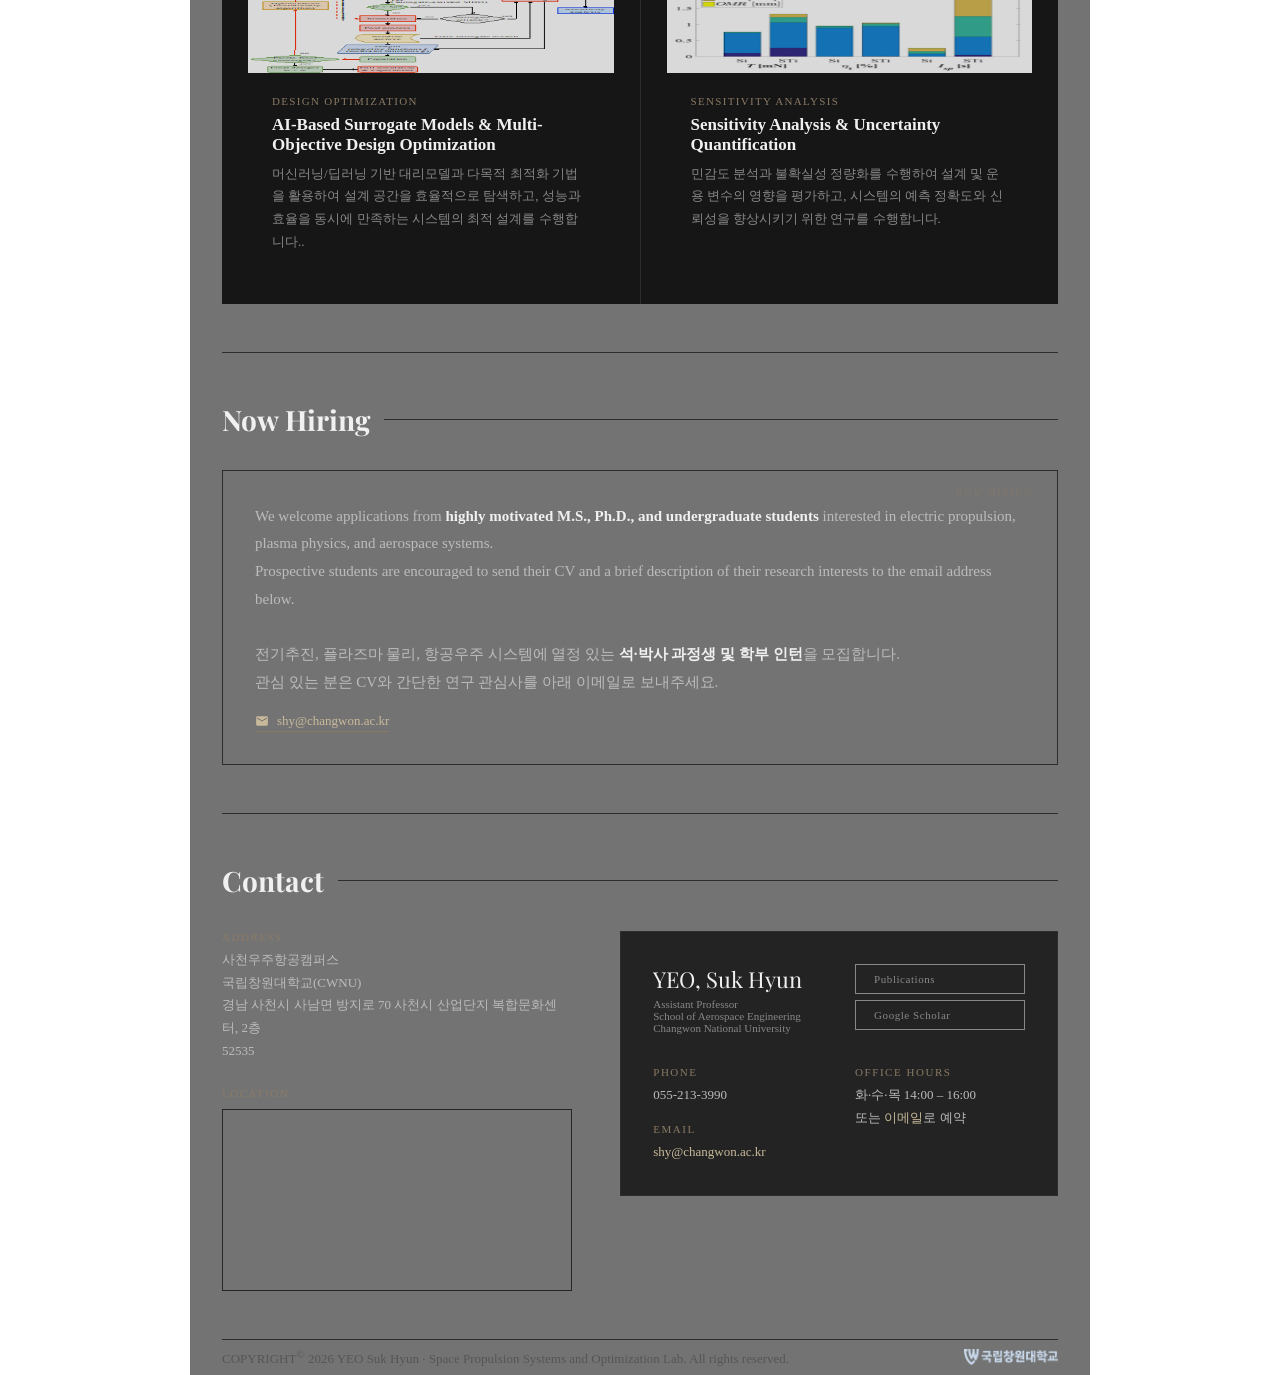
==== commit 5ff2ca82: "Update index.html" ====
--- a/index.html
+++ b/index.html
@@ -6,6 +6,8 @@
   <title>SPSOL · CWNU</title>
   <link rel="stylesheet" href="css/theme.css">
   <link rel="stylesheet" href="css/style.css">
+  <script data-goatcounter="https://alllala.goatcounter.com/count"
+        async src="//gc.zgo.at/count.js"></script>
 </head>
 <body>
 
@@ -111,6 +113,14 @@
     <div class="news-list">
     
       <div class="news-item">
+        <div class="news-item__date">2026.07</div>
+        <div class="news-item__text">
+          <span class="badge badge--accent">논문</span>
+          우리 연구실 논문이 <em>Advances in Space Research</em>에 최종 게재 승인되었습니다. 
+          <a href="https://doi.org/10.1016/j.asr.2026.07.051" target="_blank" rel="noopener noreferrer">[Link]</a>
+        </div>
+      </div>
+      <div class="news-item">
         <div class="news-item__date">2026.05</div>
         <div class="news-item__text">
           <span class="badge badge--accent">논문</span>
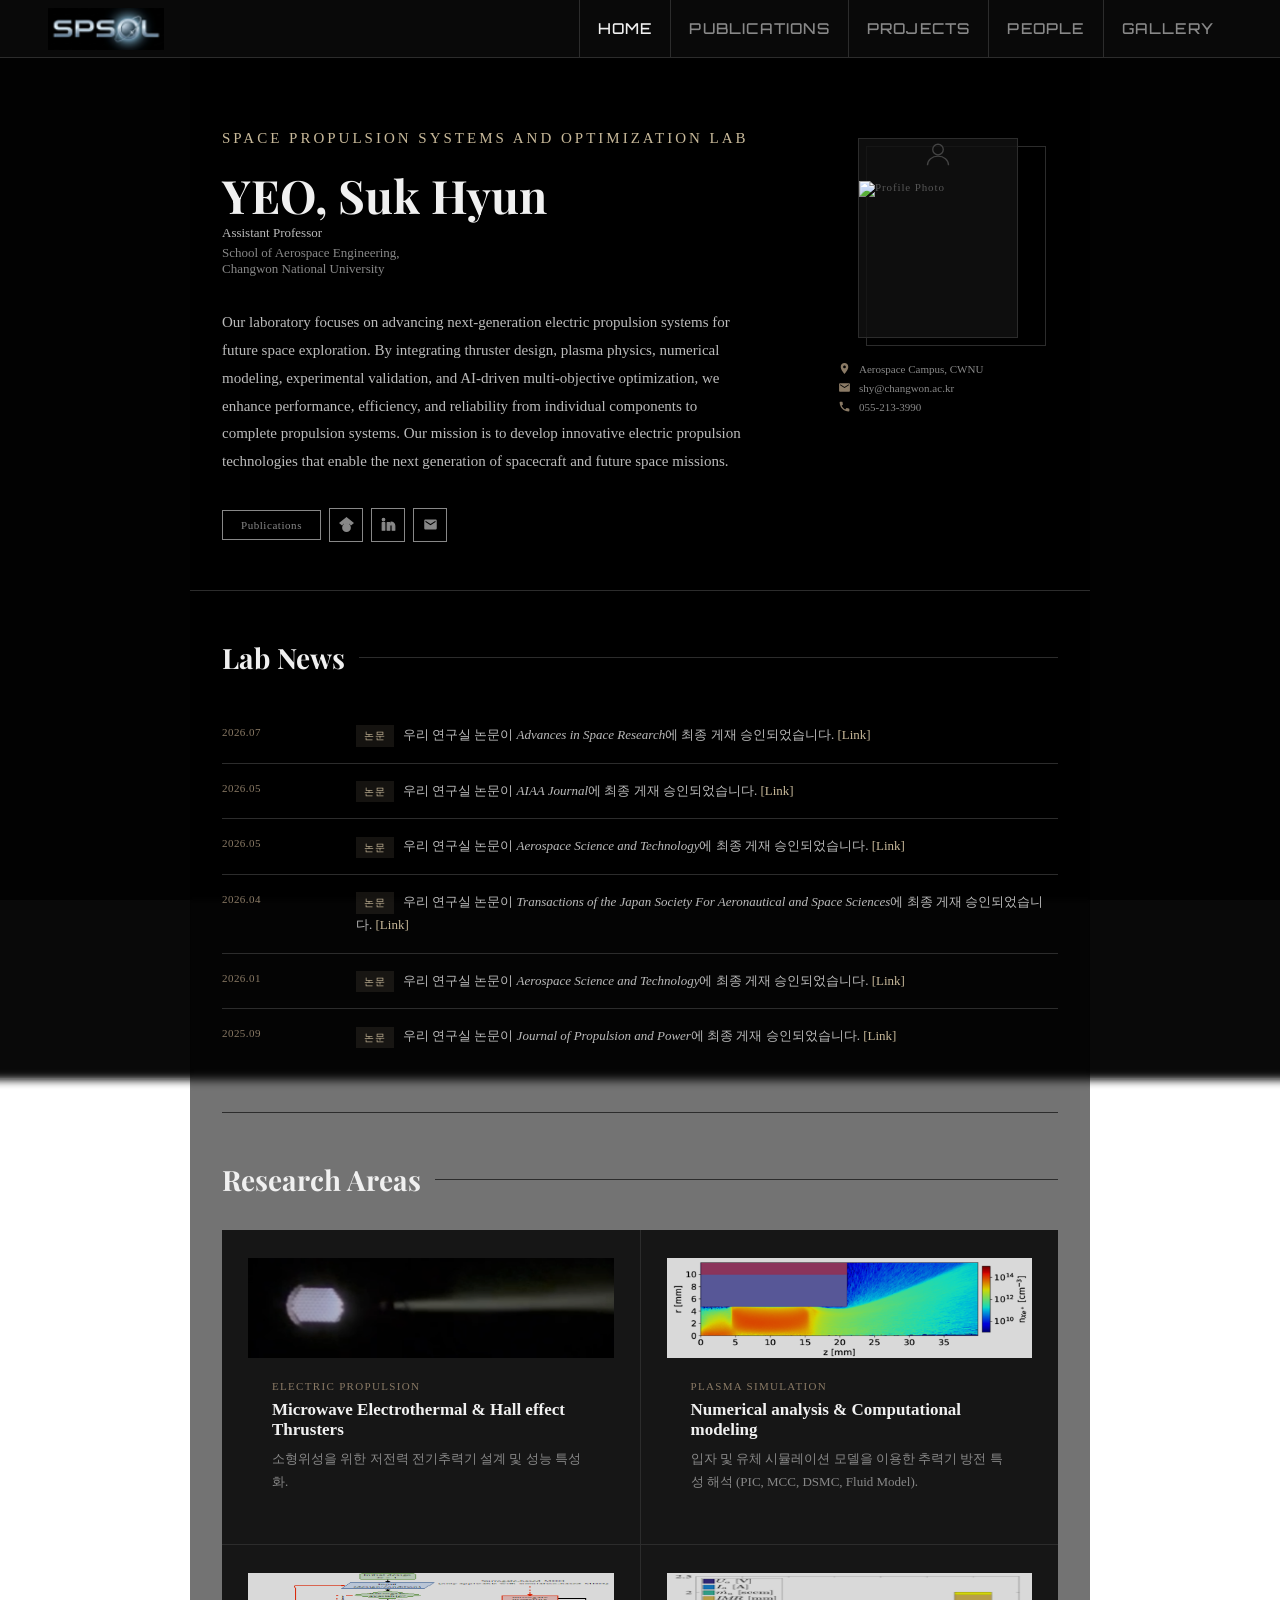
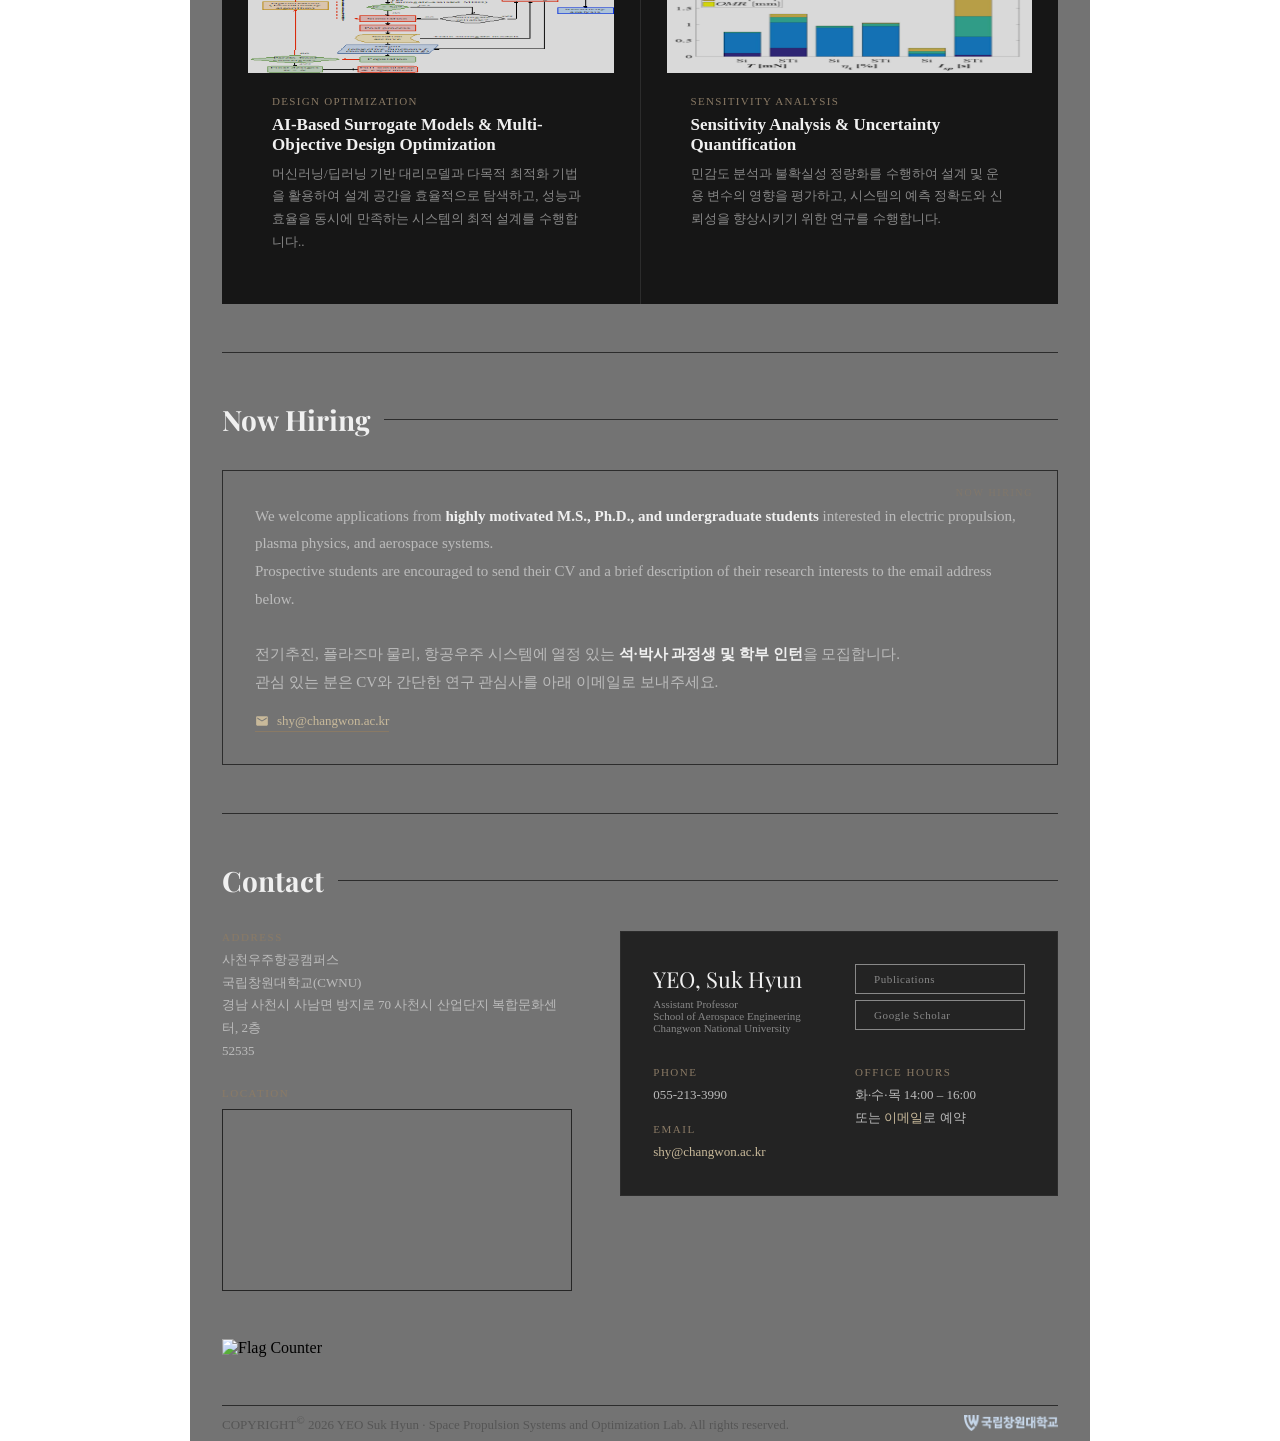
==== commit f65b6d36: "Add Flag Counter image to index.html" ====
--- a/index.html
+++ b/index.html
@@ -361,6 +361,7 @@
           </div> -->   
  
       </div>
+      <a href="https://info.flagcounter.com/zHre"><img src="https://s05.flagcounter.com/count/zHre/bg_050505/txt_FFFFFF/border_000000/columns_5/maxflags_5/viewers_0/labels_1/pageviews_1/flags_0/percent_1/" alt="Flag Counter" border="0"></a>
  
     </div>
   </div><!-- /contact -->
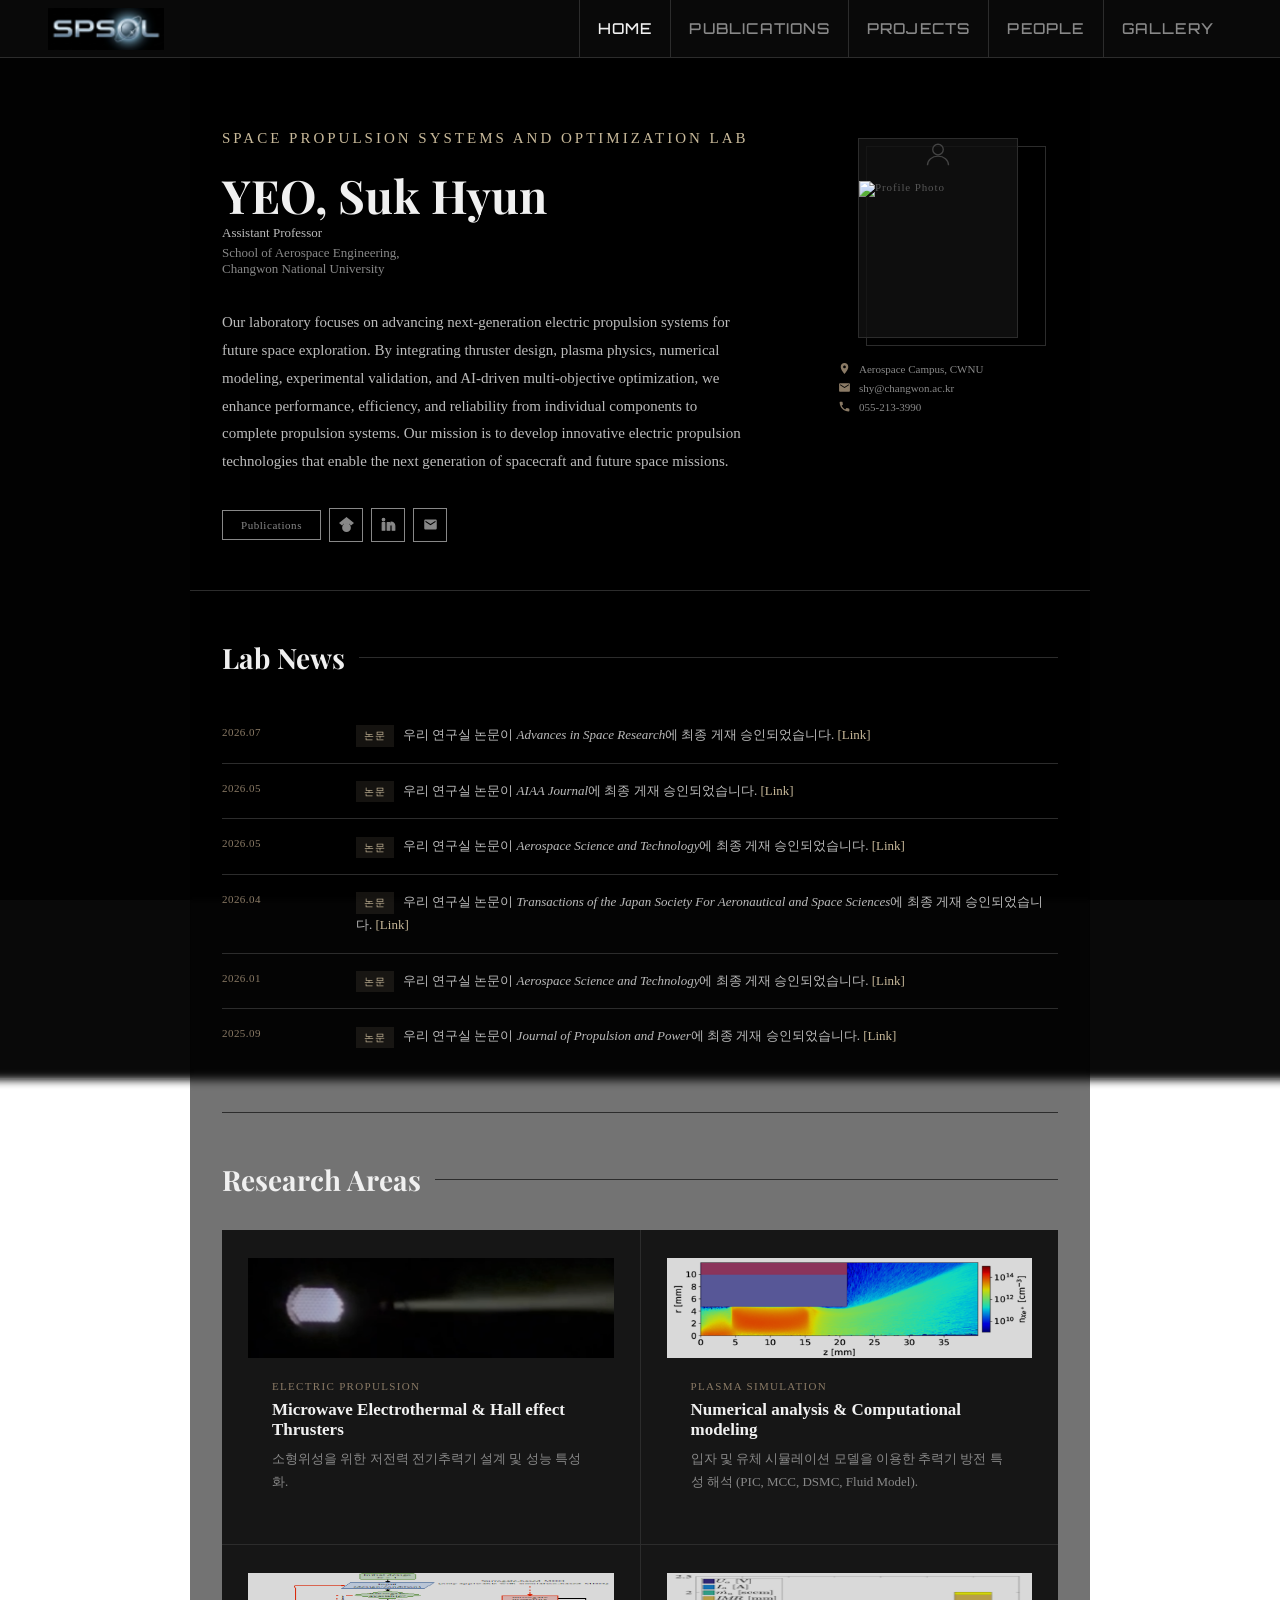
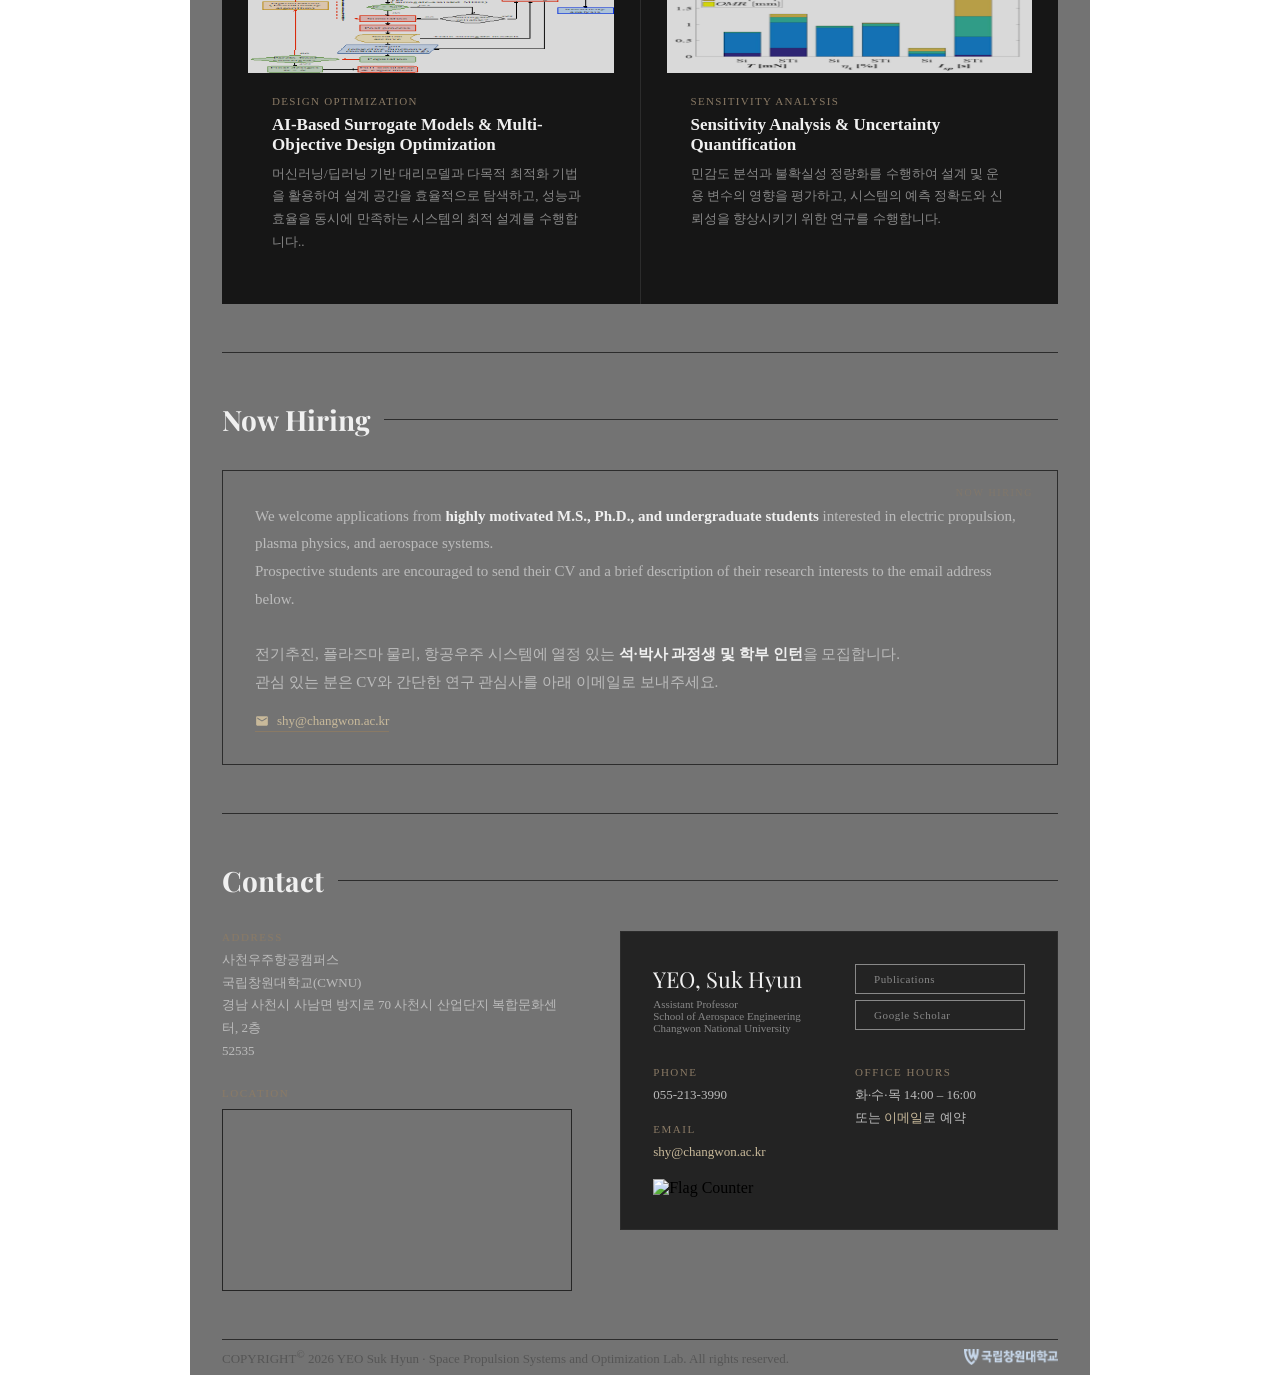
==== commit 5bd388f4: "Update index.html" ====
--- a/index.html
+++ b/index.html
@@ -359,9 +359,12 @@
               shy@changwon.ac.kr
             </a>
           </div> -->   
- 
-      </div>
-      <a href="https://info.flagcounter.com/zHre"><img src="https://s05.flagcounter.com/count/zHre/bg_050505/txt_FFFFFF/border_000000/columns_5/maxflags_5/viewers_0/labels_1/pageviews_1/flags_0/percent_1/" alt="Flag Counter" border="0"></a>
+        <div class="contact-right__bottom">
+          <a href="https://info.flagcounter.com/zHre"><img src="https://s05.flagcounter.com/count/zHre/bg_050505/txt_FFFFFF/border_000000/columns_5/maxflags_5/viewers_0/labels_1/pageviews_1/flags_0/percent_1/" alt="Flag Counter" border="0"></a>
+        </div>
+ 
+      </div>
+      
  
     </div>
   </div><!-- /contact -->
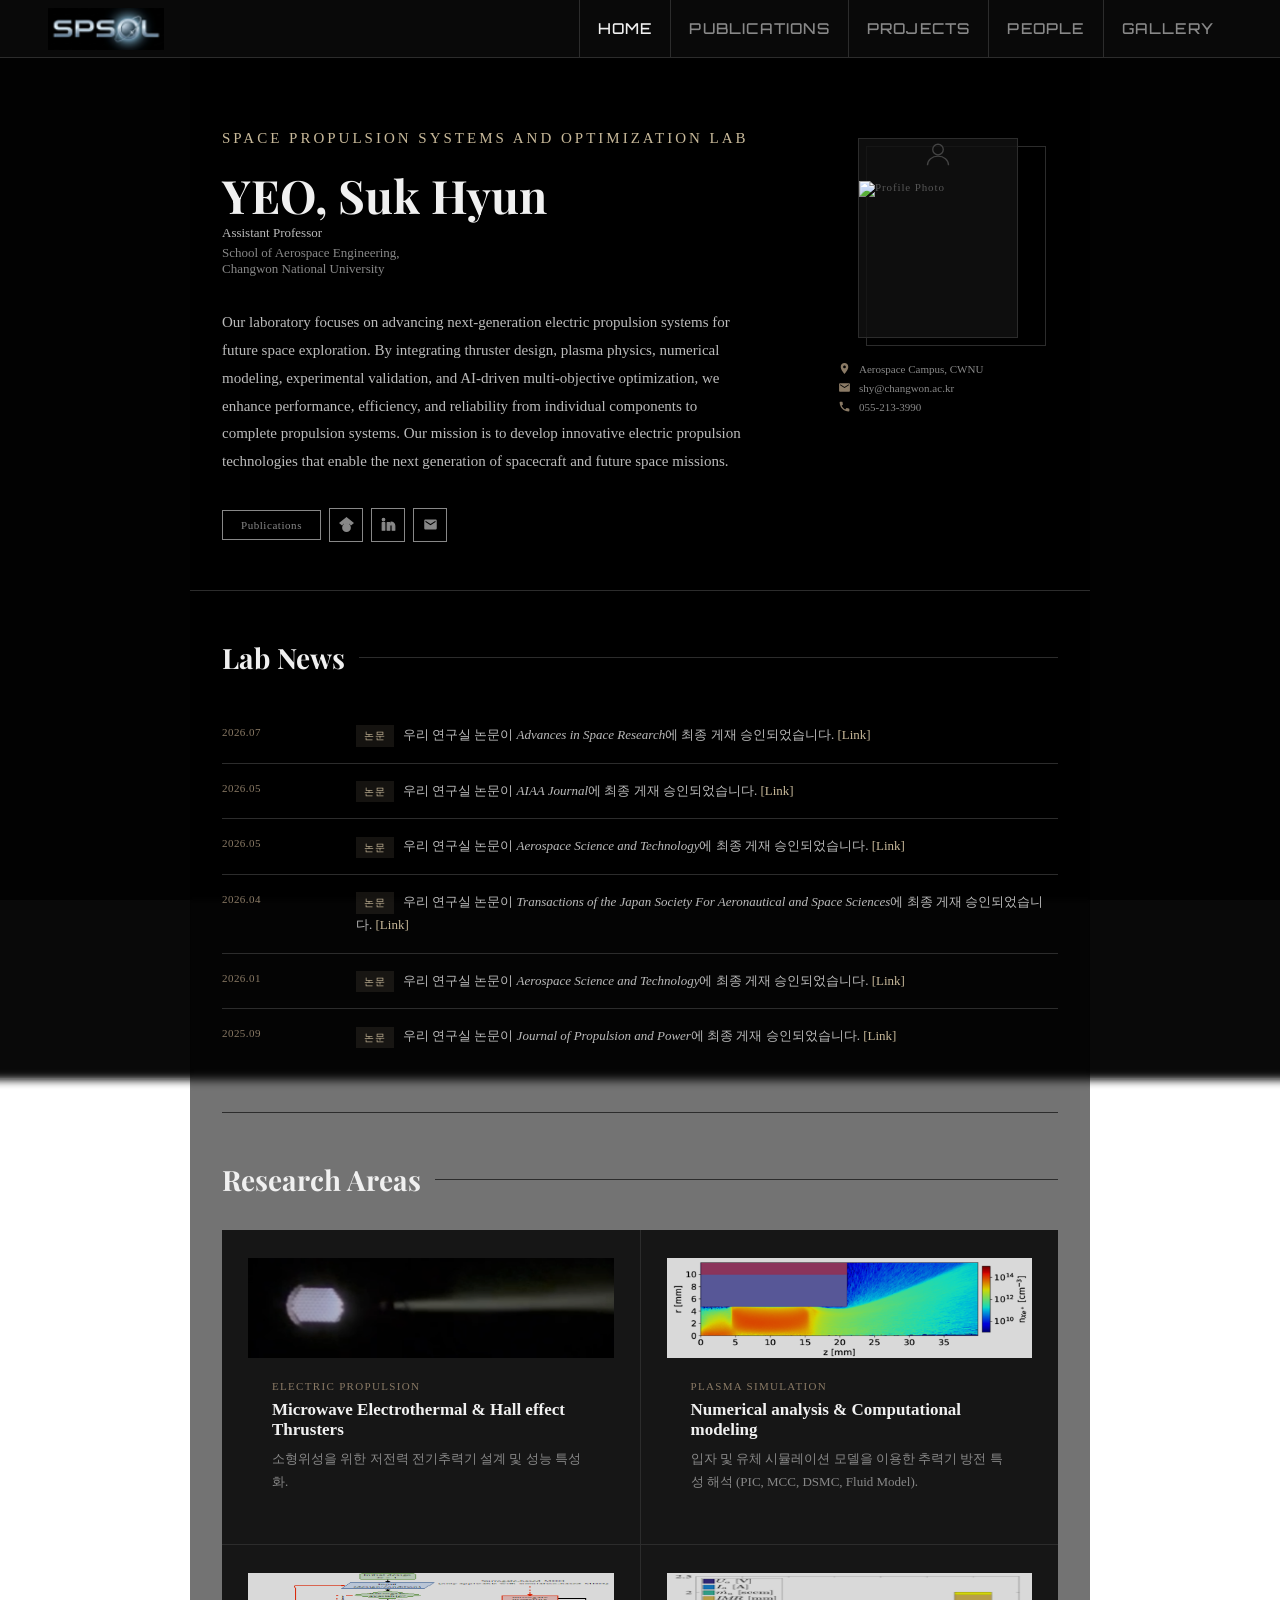
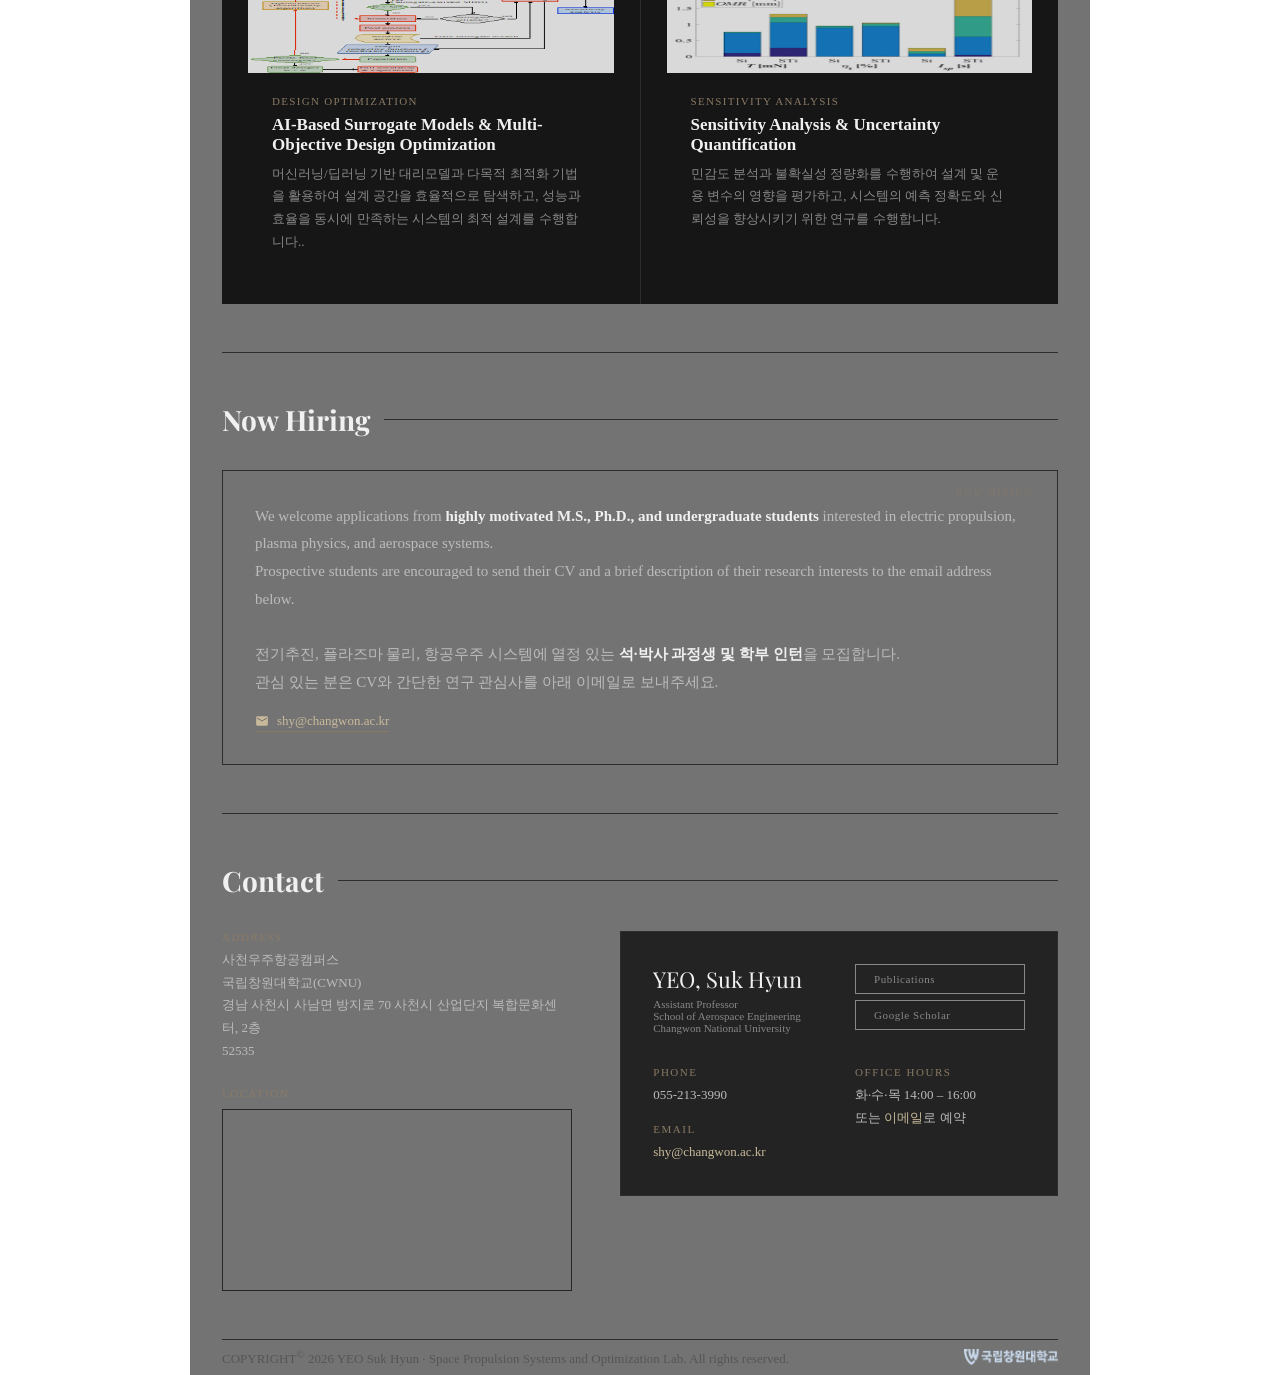
==== commit add10916: "Update index.html" ====
--- a/index.html
+++ b/index.html
@@ -359,9 +359,9 @@
               shy@changwon.ac.kr
             </a>
           </div> -->   
-        <div class="contact-right__bottom">
+        <!-- <div class="contact-right__bottom">
           <a href="https://info.flagcounter.com/zHre"><img src="https://s05.flagcounter.com/count/zHre/bg_050505/txt_FFFFFF/border_000000/columns_5/maxflags_5/viewers_0/labels_1/pageviews_1/flags_0/percent_1/" alt="Flag Counter" border="0"></a>
-        </div>
+        </div> -->
  
       </div>
       
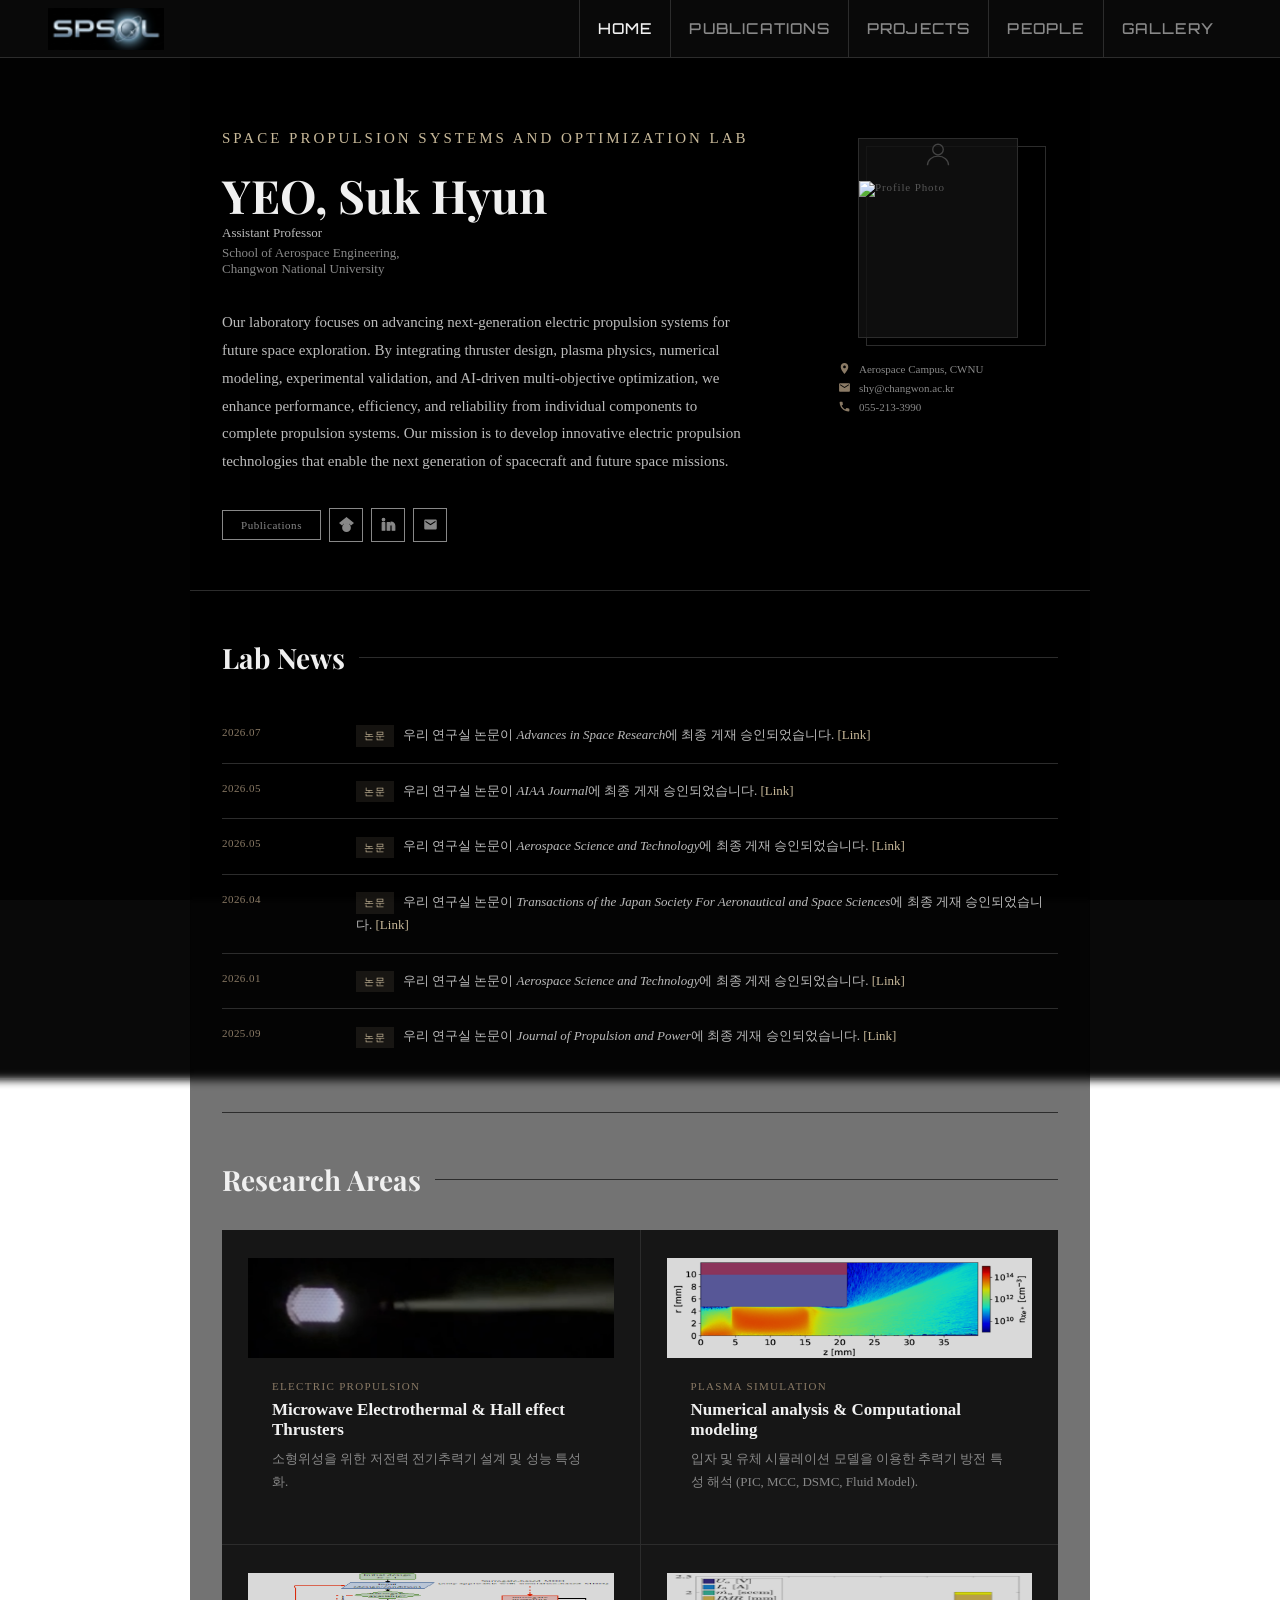
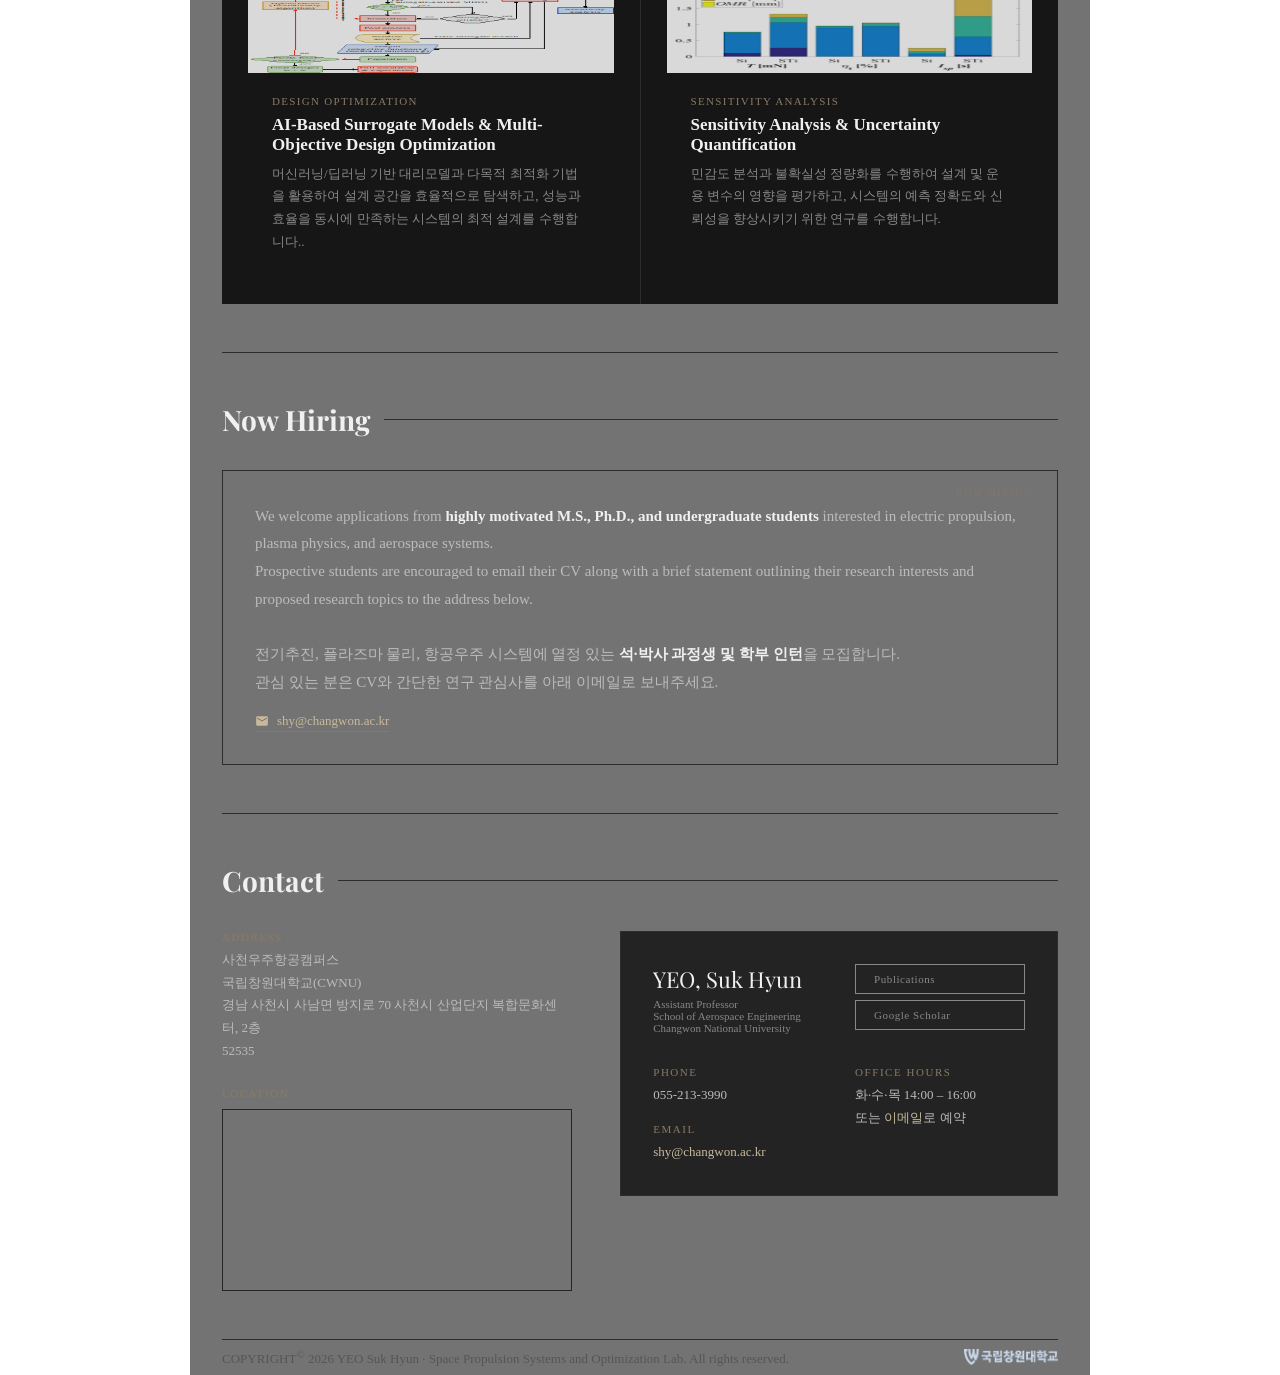
==== commit 3739f637: "Revise email instructions for prospective students Updated the wording for clarity in the hiring sec" ====
--- a/index.html
+++ b/index.html
@@ -258,7 +258,7 @@
     <div class="hiring-box">
       <p>
         We welcome applications from <strong>highly motivated M.S., Ph.D., and undergraduate students</strong> interested in electric propulsion, plasma physics, and aerospace systems.<br>
-        Prospective students are encouraged to send their CV and a brief description of their research interests to the email address below.<br>
+        Prospective students are encouraged to email their CV along with a brief statement outlining their research interests and proposed research topics to the address below.<br>
         <br>
         전기추진, 플라즈마 물리, 항공우주 시스템에 열정 있는 <strong>석·박사 과정생 및 학부 인턴</strong>을 모집합니다.<br>
         관심 있는 분은 CV와 간단한 연구 관심사를 아래 이메일로 보내주세요.
